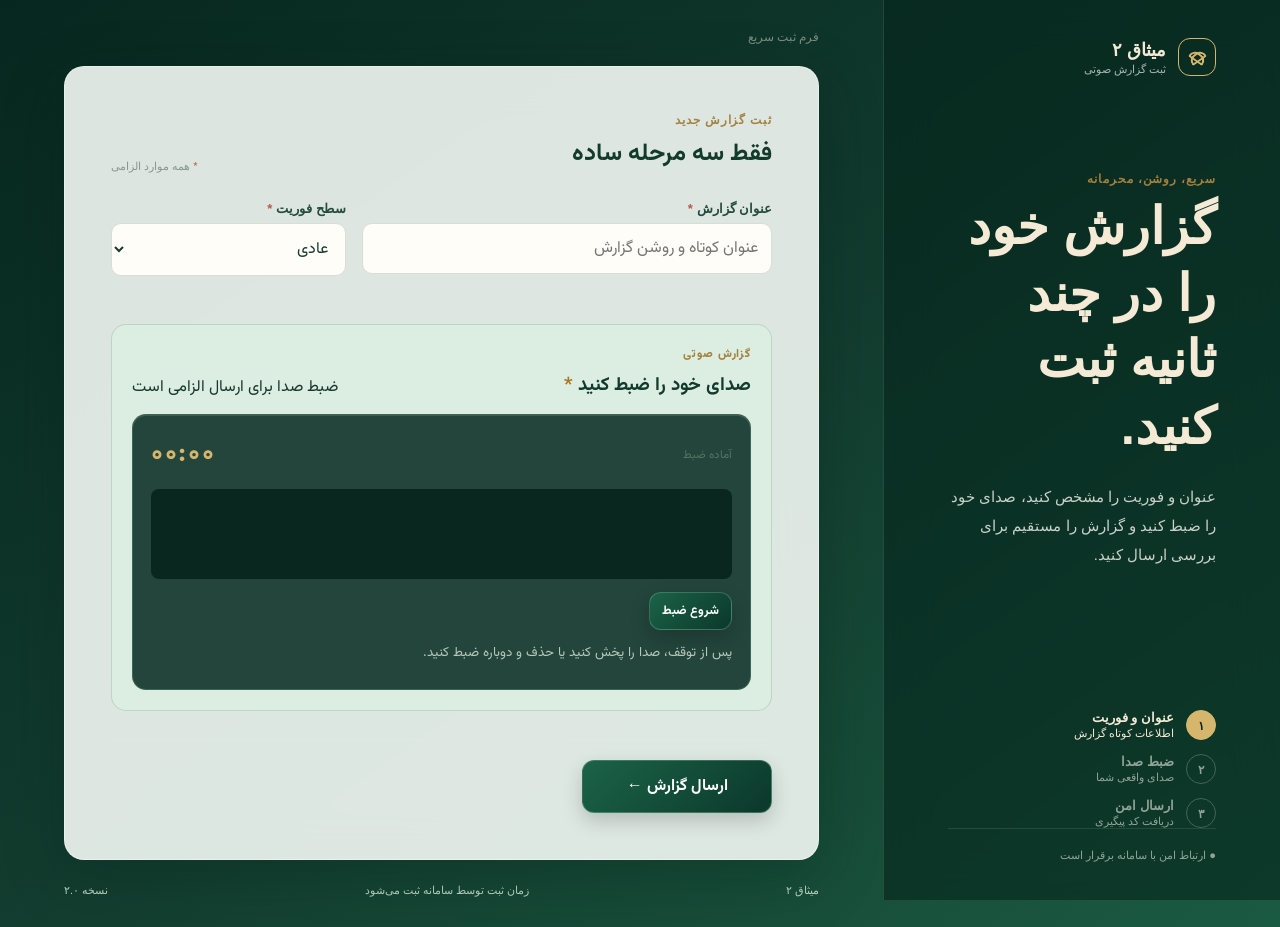
==== index.html @ 287c1fc5 "Add phone push notifications and pin images" ====
<!doctype html><html lang="fa" dir="rtl"><head><meta charset="utf-8"><meta name="viewport" content="width=device-width,initial-scale=1"><meta name="theme-color" content="#123b2e"><meta name="description" content="سامانه رسمی ثبت گزارش صوتی میثاق ۲"><title>میثاق ۲ | ثبت گزارش صوتی</title><link rel="manifest" href="./manifest.webmanifest"><link rel="preconnect" href="https://fonts.googleapis.com"><link rel="manifest" href="./manifest.webmanifest"><link rel="preconnect" href="https://fonts.gstatic.com" crossorigin><link href="https://fonts.googleapis.com/css2?family=Vazirmatn:wght@400;500;600;700;800&display=swap" rel="stylesheet"><link rel="stylesheet" href="./css/base.css?v=2"><link rel="stylesheet" href="./css/public.css?v=4"></head><body class="public-page"><div class="public-shell"><aside class="public-aside"><a class="brand" href="./"><span class="brand-mark"><i></i><i></i></span><span><strong>میثاق ۲</strong><small>ثبت گزارش صوتی</small></span></a><div class="aside-copy"><p class="eyebrow">سریع، روشن، محرمانه</p><h1>گزارش خود را در چند ثانیه ثبت کنید.</h1><p>عنوان و فوریت را مشخص کنید، صدای خود را ضبط کنید و گزارش را مستقیم برای بررسی ارسال کنید.</p></div><ol class="steps"><li class="is-active"><b>۱</b><span><strong>عنوان و فوریت</strong><small>اطلاعات کوتاه گزارش</small></span></li><li><b>۲</b><span><strong>ضبط صدا</strong><small>صدای واقعی شما</small></span></li><li><b>۳</b><span><strong>ارسال امن</strong><small>دریافت کد پیگیری</small></span></li></ol><div class="aside-footer">● ارتباط امن با سامانه برقرار است</div></aside><main class="public-main"><header class="mobile-header"><a class="brand" href="./"><span class="brand-mark"><i></i><i></i></span><span><strong>میثاق ۲</strong><small>ثبت گزارش</small></span></a></header><div class="form-topbar"><span>فرم ثبت سریع</span></div><section class="form-card" id="report-section"><div class="section-heading"><div><p class="eyebrow">ثبت گزارش جدید</p><h2>فقط سه مرحله ساده</h2></div><span class="required-hint"><i>*</i> همه موارد الزامی</span></div><div id="network-banner" class="inline-banner is-hidden"></div><form id="report-form" novalidate><div class="simple-fields"><label class="field"><span>عنوان گزارش <i>*</i></span><input id="title" maxlength="180" required placeholder="عنوان کوتاه و روشن گزارش"><small data-error-for="title"></small></label><label class="field"><span>سطح فوریت <i>*</i></span><select id="urgency" required><option value="عادی" selected>عادی</option><option value="ضروری">ضروری</option><option value="فوری">فوری</option></select><small data-error-for="urgency"></small></label></div><section class="audio-only-card"><div class="subsection-heading"><div><p class="eyebrow">گزارش صوتی</p><h3>صدای خود را ضبط کنید <i>*</i></h3></div><span>ضبط صدا برای ارسال الزامی است</span></div><div class="recorder"><div class="recorder-display"><span id="record-status">آماده ضبط</span><strong id="record-time">۰۰:۰۰</strong></div><canvas id="waveform" width="720" height="90"></canvas><div class="recorder-actions"><button type="button" class="button dark small" id="record-start">شروع ضبط</button><button type="button" class="button ghost small is-hidden" id="record-pause">مکث</button><button type="button" class="button ghost small is-hidden" id="record-stop">توقف ضبط</button><button type="button" class="icon-button is-hidden" id="record-reset" aria-label="حذف و ضبط مجدد">×</button></div><audio id="audio-preview" class="audio-preview is-hidden" controls></audio><div id="image-attach" class="image-attach is-hidden"><label class="pin-button" for="image-input">📌 سنجاق عکس<input id="image-input" type="file" accept="image/jpeg,image/png,image/webp,image/gif" multiple></label><small>بعد از پایان ضبط، در صورت نیاز عکس‌ها را سنجاق کنید.</small><div id="image-list" class="image-list"></div></div><small class="recorder-help">پس از توقف، صدا را پخش کنید یا حذف و دوباره ضبط کنید.</small><small data-error-for="audio"></small></div></section><div id="form-message" class="form-message is-hidden"></div><div class="form-actions"><button type="submit" class="button primary" id="submit-button">ارسال گزارش ←</button></div></form></section><footer class="public-footer"><span>میثاق ۲</span><span>زمان ثبت توسط سامانه ثبت می‌شود</span><span>نسخه ۲.۰</span></footer></main></div><section id="success-panel" class="success-panel is-hidden"><div class="success-mark">✓</div><p class="eyebrow">ثبت با موفقیت انجام شد</p><h2>گزارش شما دریافت شد.</h2><p>کد پیگیری را یادداشت کنید.</p><div class="tracking-box"><span>کد پیگیری</span><strong id="tracking-code"></strong><button class="button ghost small" id="copy-tracking">کپی کد</button></div><button class="button primary" id="new-report">ثبت گزارش جدید</button></section><script type="module" src="./js/public-report.js?v=4"></script></body></html>
---- css/base.css ----
*{box-sizing:border-box}html{font-family:Vazirmatn,Tahoma,Arial,sans-serif;background:#f4ead5;color:#16372e}body{margin:0;min-width:320px}button,input,textarea,select{font:inherit}button{cursor:pointer}a{color:inherit;text-decoration:none}.is-hidden{display:none!important}.eyebrow{margin:0 0 8px;color:#a5813e;font-size:.72rem;font-weight:800;letter-spacing:.08em}.brand{display:flex;align-items:center;gap:12px}.brand strong{display:block;font-size:1.12rem}.brand small{display:block;margin-top:2px;color:#a7b7ad;font-size:.7rem}.brand-mark{width:38px;height:38px;display:grid;place-items:center;border:1px solid #d6b66c;border-radius:12px;position:relative}.brand-mark i{display:block;width:17px;height:9px;border:2px solid #d6b66c;border-radius:8px 8px 2px 2px;transform:rotate(35deg);position:absolute}.brand-mark i+ i{transform:rotate(-35deg)}.button{border:0;border-radius:12px;padding:13px 18px;font-weight:700;transition:.2s;display:inline-flex;align-items:center;justify-content:center;gap:8px}.button:hover{transform:translateY(-1px)}.button.primary{background:#123b2e;color:#fff}.button.dark{background:#09271f;color:#fff}.button.ghost{background:transparent;border:1px solid #cbd5c7;color:#244c3d}.button.small{padding:8px 12px;font-size:.78rem}.icon-button{border:0;background:transparent;font-size:1.6rem;color:#9a4739}.field{display:flex;flex-direction:column;gap:7px}.field>span{font-size:.82rem;font-weight:700;color:#244c3d}.field i,.required-hint i{color:#b35b46;font-style:normal}.field em{color:#829286;font-size:.72rem;font-style:normal;font-weight:400;margin-right:5px}.field input,.field textarea,.field select{width:100%;border:1px solid #d8ded4;background:#fffdf8;border-radius:10px;padding:12px 13px;color:#16372e;outline:none;transition:.2s}.field textarea{resize:vertical;min-height:88px;line-height:1.9}.field input:focus,.field textarea:focus,.field select:focus{border-color:#d6b66c;box-shadow:0 0 0 3px #d6b66c33}.field small[data-error-for]{min-height:17px;color:#a44b3d;font-size:.7rem}.field-meta{display:flex;justify-content:space-between}.field-meta>small:last-child{color:#86978a;font-size:.7rem}.public-shell{min-height:100vh;display:grid;grid-template-columns:minmax(280px,31%) 1fr}.public-aside{background:#09271f;color:#f4ead5;padding:38px clamp(24px,5vw,68px);display:flex;flex-direction:column;position:sticky;top:0;height:100vh}.aside-copy{margin:auto 0}.aside-copy h1{font-size:clamp(2rem,4vw,3.5rem);line-height:1.3;margin:0 0 22px;max-width:470px}.aside-copy p:not(.eyebrow){color:#c8d1c7;line-height:2;font-size:.92rem;max-width:430px}.steps{list-style:none;padding:0;margin:28px 0 0;display:grid;gap:14px}.steps li{display:flex;align-items:center;gap:12px;color:#91a398}.steps li b{width:30px;height:30px;border:1px solid #446558;border-radius:50%;display:grid;place-items:center;font-size:.78rem}.steps li.is-active{color:#f4ead5}.steps li.is-active b{background:#d6b66c;color:#09271f;border-color:#d6b66c}.steps span{display:grid;gap:2px}.steps strong{font-size:.8rem}.steps small{font-size:.68rem}.aside-footer{color:#91a398;font-size:.7rem;border-top:1px solid #244b3e;padding-top:20px}.public-main{padding:30px clamp(18px,5vw,80px);background:#f4ead5}.form-topbar{display:flex;justify-content:space-between;color:#7d8c80;font-size:.74rem;margin-bottom:22px}.text-link{color:#8d6d35;font-weight:700}.mobile-header{display:none}.form-card{max-width:980px;margin:auto;background:#fffdf8;border:1px solid #e4e5d7;border-radius:20px;padding:clamp(20px,4vw,46px);box-shadow:0 20px 50px #09271f12}.section-heading,.subsection-heading{display:flex;justify-content:space-between;align-items:end;gap:16px;margin-bottom:28px}.section-heading h2,.subsection-heading h3{margin:0;color:#123b2e}.required-hint,.size-note{font-size:.7rem;color:#87988b}.form-grid{display:grid;grid-template-columns:1fr 1fr;gap:20px;margin-bottom:18px}.upload-grid{display:grid;grid-template-columns:1fr 1fr;gap:18px}.upload-card{border:1px dashed #cbd5c7;border-radius:15px;padding:18px;background:#fbfaf3}.upload-card-head{display:flex;align-items:center;gap:11px;margin-bottom:15px}.upload-card h4{margin:0;color:#183e31}.upload-card p{margin:3px 0 0;color:#87988b;font-size:.7rem}.icon-box{width:36px;height:36px;display:grid;place-items:center;border-radius:10px;background:#dfece1;color:#286049}.icon-box.gold{background:#f2e6c8;color:#9a7731}.upload-trigger{border:1px solid #cbd5c7;background:#fffdf8;border-radius:9px;padding:9px 12px;color:#244c3d;font-size:.76rem}.file-list{display:grid;gap:7px;margin-top:12px}.file-row{display:flex;justify-content:space-between;align-items:center;background:#f0f4eb;border-radius:8px;padding:7px 9px;font-size:.7rem}.file-row button{border:0;background:transparent;color:#a44b3d}.recorder{background:#f0f4eb;border-radius:12px;padding:12px}.recorder-display{display:flex;justify-content:space-between;color:#567264;font-size:.72rem}.recorder-display strong{color:#123b2e}.recorder canvas{width:100%;height:45px;margin:8px 0}.recorder-actions{display:flex;align-items:center;gap:7px}.audio-preview{width:100%;margin-top:10px;height:32px}.form-actions{display:flex;justify-content:space-between;gap:12px;margin-top:28px;border-top:1px solid #e6e8dd;padding-top:20px}.form-message,.inline-banner{padding:11px 13px;border-radius:10px;background:#f8e8e0;color:#98483b;font-size:.78rem;margin-top:15px}.public-footer{max-width:980px;margin:24px auto 0;display:flex;justify-content:space-between;color:#87988b;font-size:.68rem}.preview-dialog{border:0;border-radius:18px;max-width:620px;width:calc(100% - 30px);padding:0;box-shadow:0 20px 60px #09271f44}.preview-dialog::backdrop{background:#09271f88}.dialog-inner{padding:28px;position:relative}.dialog-close{position:absolute;left:18px;top:14px;border:0;background:transparent;font-size:1.5rem}.preview-content{display:grid;gap:9px;margin:20px 0;color:#426052;font-size:.82rem}.preview-content div{padding:9px 12px;background:#f2f4eb;border-radius:8px}.dialog-actions{display:flex;justify-content:flex-end;gap:10px}.success-panel{max-width:620px;margin:10vh auto;padding:50px 24px;text-align:center;background:#fffdf8;border-radius:22px;box-shadow:0 20px 50px #09271f18}.success-mark{width:62px;height:62px;display:grid;place-items:center;margin:0 auto 18px;border-radius:50%;background:#dfece1;color:#286049;font-size:2rem}.success-panel h2{color:#123b2e}.success-panel p{color:#718477;line-height:1.9}.tracking-box{display:flex;align-items:center;justify-content:center;gap:15px;padding:14px;background:#f0f4eb;border-radius:12px;margin:22px 0}.tracking-box span{color:#87988b;font-size:.75rem}.tracking-box strong{font-size:1.3rem;letter-spacing:.08em;color:#123b2e}@media(max-width:850px){.public-shell{display:block}.public-aside{display:none}.public-main{padding:15px}.mobile-header{display:flex;justify-content:space-between;align-items:center;margin-bottom:24px}.form-topbar{display:none}.form-card{padding:20px}.form-grid,.upload-grid{grid-template-columns:1fr}.section-heading,.subsection-heading{align-items:start;flex-direction:column}.form-actions{flex-direction:column}.public-footer{padding:0 8px}.tracking-box{flex-wrap:wrap}}

/* Mobile-first glass system */
:root{--glass-green:#123b2e;--glass-deep:#06271f;--glass-mint:#8fc4a4;--glass-border:rgba(255,255,255,.22);--glass-shadow:0 18px 60px rgba(1,28,20,.28)}
html,body{font-family:'B Nazanin','B Nazanin Local',Tahoma,Arial,sans-serif}body{background:linear-gradient(145deg,#06271f 0%,#123b2e 48%,#1c5b43 100%);background-attachment:fixed;color:#f3f8f2}
button,input,textarea,select{font-family:'B Nazanin','B Nazanin Local',Tahoma,Arial,sans-serif}.button,.field input,.field select,.field textarea,.toolbar-controls input,.toolbar-controls select,.detail-actions select,.notes textarea{font-family:Vazirmatn,Tahoma,Arial,sans-serif}
.button.primary,.button.dark{background:linear-gradient(135deg,#1b6348,#0b382b);border:1px solid rgba(151,219,178,.3);color:#fff;box-shadow:0 8px 20px rgba(0,0,0,.18)}
.button.ghost{border-color:rgba(44,103,76,.35);background:rgba(255,255,255,.4)}
@media(max-width:850px){body{overflow-x:hidden}.button{min-height:44px}.brand strong{font-size:1.2rem}.eyebrow{font-size:.78rem}}
---- css/public.css ----
.public-page{background:#f4ead5}.public-page .form-card{animation:rise .45s ease both}.public-page .success-panel{animation:rise .4s ease both}@keyframes rise{from{opacity:0;transform:translateY(12px)}to{opacity:1;transform:none}}.public-page .upload-card{min-height:210px}.public-page .upload-card:hover{border-color:#d6b66c}.public-page .public-aside.is-hidden{display:none}.public-page .form-message.is-hidden,.public-page .inline-banner.is-hidden{display:none}@media(prefers-reduced-motion:reduce){.public-page .form-card,.public-page .success-panel{animation:none}}
.simple-fields{display:grid;grid-template-columns:1.4fr .8fr;gap:16px}.audio-only-card{margin-top:24px;padding:20px;border:1px solid #dfe5da;border-radius:15px;background:#fbfcf8}.audio-only-card .subsection-heading{margin:0 0 14px}.audio-only-card h3 i{color:#a87522;font-style:normal}.recorder{background:#123b2e;border-radius:14px;padding:18px;color:#f4ead5}.recorder-display{display:flex;justify-content:space-between;align-items:center}.recorder-display strong{font-size:1.7rem;color:#d6b66c;letter-spacing:.06em}.recorder canvas{display:block;width:100%;height:90px;margin:13px 0;border-radius:8px;background:#09271f}.recorder-actions{display:flex;gap:8px;align-items:center}.recorder-help{display:block;color:#b7c8b9;margin-top:12px}.recorder [data-error-for="audio"]{display:block;color:#ffd3a0;margin-top:8px}.public-page .form-actions{justify-content:flex-start}.public-page .form-actions .button{min-width:190px}.public-access-note{font-size:.72rem;line-height:1.8;color:#9eb0a3;background:#123b2e;border:1px solid #315446;border-radius:9px;padding:9px;margin:22px 0 0}.urgency-text{font-weight:700;color:#8a6a2e}.urgency-text.urgent{color:#b84b39}.report-item.urgent{border-right:4px solid #b84b39}.audio-row{display:flex;align-items:center;gap:12px;flex-wrap:wrap;background:#e7eee6;padding:10px;border-radius:9px}.audio-row audio{max-width:100%;height:34px}@media(max-width:640px){.simple-fields{grid-template-columns:1fr}.audio-only-card{padding:13px}.recorder-actions{flex-wrap:wrap}.public-page .form-actions .button{width:100%}}

/* Apple-like green glass public experience */
.public-page{background:linear-gradient(145deg,#06271f 0%,#123b2e 48%,#1b5a42 100%);color:#f3f8f2}.public-main{background:transparent}.public-aside{background:rgba(4,35,27,.58);backdrop-filter:blur(22px);-webkit-backdrop-filter:blur(22px);border-left:1px solid rgba(255,255,255,.12)}.public-main .form-card,.success-panel{background:rgba(244,250,245,.9);border:1px solid rgba(255,255,255,.4);box-shadow:var(--glass-shadow);backdrop-filter:blur(24px);-webkit-backdrop-filter:blur(24px);color:#16372e}.public-main .form-card h2,.public-main .form-card h3{font-family:Vazirmatn,Tahoma,Arial,sans-serif}.audio-only-card{background:rgba(220,243,226,.58);border-color:rgba(79,142,103,.25);font-family:Vazirmatn,Tahoma,Arial,sans-serif}.recorder{background:rgba(5,43,32,.86);border:1px solid rgba(159,224,181,.2);box-shadow:inset 0 1px 0 rgba(255,255,255,.12)}#record-stop,#record-pause,#record-reset{background:#2e8b57!important;color:#fff!important;border:1px solid #9bd3ad!important}#record-reset{width:44px;height:44px;padding:0;border-radius:12px}.recorder-actions .button{color:#fff}.form-actions{border-color:rgba(220,244,227,.25)}.public-footer{color:#c0d9c6}.mobile-header{padding:12px 14px;border:1px solid rgba(255,255,255,.16);border-radius:18px;background:rgba(255,255,255,.1);backdrop-filter:blur(16px);-webkit-backdrop-filter:blur(16px)}
@media(max-width:850px){.public-main{padding:12px}.form-card{padding:16px;border-radius:22px}.section-heading{margin-bottom:20px}.simple-fields{gap:12px}.recorder-actions{gap:8px}.recorder-actions .button{flex:1}.public-footer{gap:8px;flex-wrap:wrap;line-height:1.7}.success-panel{margin:6vh 12px;padding:34px 18px}}
.image-attach{margin-top:12px;padding-top:12px;border-top:1px solid rgba(159,224,181,.22);display:grid;gap:8px}.image-attach>small{color:#b7d1bd;font-size:.68rem}.pin-button{display:inline-flex;align-items:center;justify-content:center;gap:7px;width:max-content;min-height:42px;padding:8px 14px;border-radius:11px;background:#2e8b57;color:#fff;font-weight:700;cursor:pointer;border:1px solid #9bd3ad}.pin-button input{display:none}.image-list{display:flex;gap:8px;flex-wrap:wrap}.image-chip{display:flex;align-items:center;gap:6px;padding:5px 7px;border-radius:9px;background:rgba(255,255,255,.12);color:#f1faf3;font-size:.68rem}.image-chip img{width:34px;height:34px;object-fit:cover;border-radius:6px}.image-chip button{border:0;background:#2e8b57;color:#fff;border-radius:50%;width:22px;height:22px;cursor:pointer}
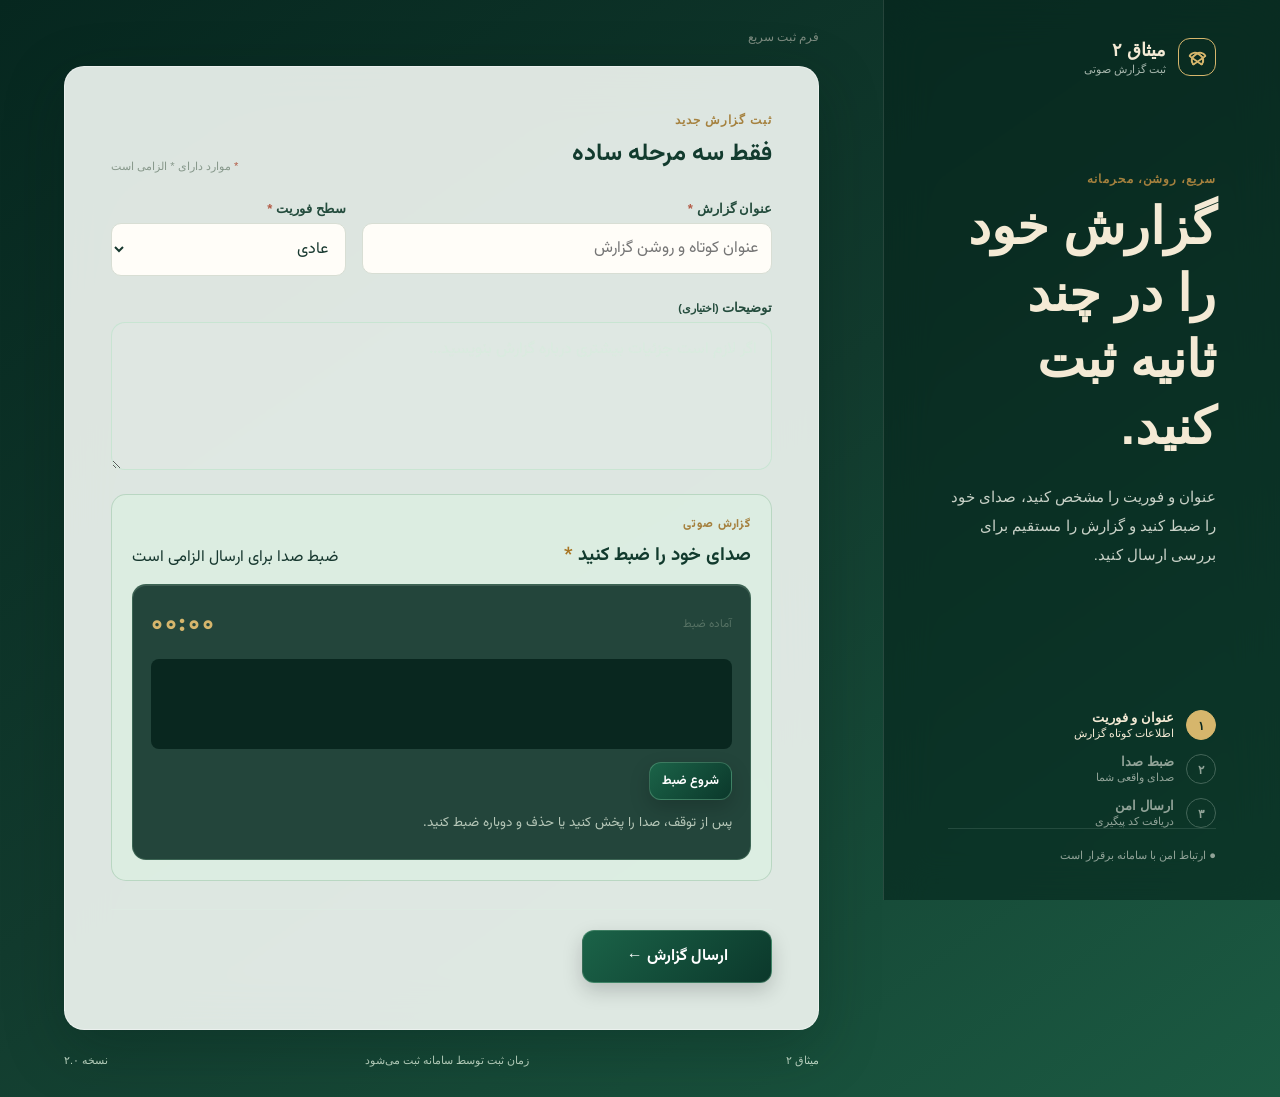
==== commit 69b88b15: "Add optional descriptions and manager report deletion" ====
--- a/index.html
+++ b/index.html
@@ -1 +1 @@
-<!doctype html><html lang="fa" dir="rtl"><head><meta charset="utf-8"><meta name="viewport" content="width=device-width,initial-scale=1"><meta name="theme-color" content="#123b2e"><meta name="description" content="سامانه رسمی ثبت گزارش صوتی میثاق ۲"><title>میثاق ۲ | ثبت گزارش صوتی</title><link rel="manifest" href="./manifest.webmanifest"><link rel="preconnect" href="https://fonts.googleapis.com"><link rel="manifest" href="./manifest.webmanifest"><link rel="preconnect" href="https://fonts.gstatic.com" crossorigin><link href="https://fonts.googleapis.com/css2?family=Vazirmatn:wght@400;500;600;700;800&display=swap" rel="stylesheet"><link rel="stylesheet" href="./css/base.css?v=2"><link rel="stylesheet" href="./css/public.css?v=4"></head><body class="public-page"><div class="public-shell"><aside class="public-aside"><a class="brand" href="./"><span class="brand-mark"><i></i><i></i></span><span><strong>میثاق ۲</strong><small>ثبت گزارش صوتی</small></span></a><div class="aside-copy"><p class="eyebrow">سریع، روشن، محرمانه</p><h1>گزارش خود را در چند ثانیه ثبت کنید.</h1><p>عنوان و فوریت را مشخص کنید، صدای خود را ضبط کنید و گزارش را مستقیم برای بررسی ارسال کنید.</p></div><ol class="steps"><li class="is-active"><b>۱</b><span><strong>عنوان و فوریت</strong><small>اطلاعات کوتاه گزارش</small></span></li><li><b>۲</b><span><strong>ضبط صدا</strong><small>صدای واقعی شما</small></span></li><li><b>۳</b><span><strong>ارسال امن</strong><small>دریافت کد پیگیری</small></span></li></ol><div class="aside-footer">● ارتباط امن با سامانه برقرار است</div></aside><main class="public-main"><header class="mobile-header"><a class="brand" href="./"><span class="brand-mark"><i></i><i></i></span><span><strong>میثاق ۲</strong><small>ثبت گزارش</small></span></a></header><div class="form-topbar"><span>فرم ثبت سریع</span></div><section class="form-card" id="report-section"><div class="section-heading"><div><p class="eyebrow">ثبت گزارش جدید</p><h2>فقط سه مرحله ساده</h2></div><span class="required-hint"><i>*</i> همه موارد الزامی</span></div><div id="network-banner" class="inline-banner is-hidden"></div><form id="report-form" novalidate><div class="simple-fields"><label class="field"><span>عنوان گزارش <i>*</i></span><input id="title" maxlength="180" required placeholder="عنوان کوتاه و روشن گزارش"><small data-error-for="title"></small></label><label class="field"><span>سطح فوریت <i>*</i></span><select id="urgency" required><option value="عادی" selected>عادی</option><option value="ضروری">ضروری</option><option value="فوری">فوری</option></select><small data-error-for="urgency"></small></label></div><section class="audio-only-card"><div class="subsection-heading"><div><p class="eyebrow">گزارش صوتی</p><h3>صدای خود را ضبط کنید <i>*</i></h3></div><span>ضبط صدا برای ارسال الزامی است</span></div><div class="recorder"><div class="recorder-display"><span id="record-status">آماده ضبط</span><strong id="record-time">۰۰:۰۰</strong></div><canvas id="waveform" width="720" height="90"></canvas><div class="recorder-actions"><button type="button" class="button dark small" id="record-start">شروع ضبط</button><button type="button" class="button ghost small is-hidden" id="record-pause">مکث</button><button type="button" class="button ghost small is-hidden" id="record-stop">توقف ضبط</button><button type="button" class="icon-button is-hidden" id="record-reset" aria-label="حذف و ضبط مجدد">×</button></div><audio id="audio-preview" class="audio-preview is-hidden" controls></audio><div id="image-attach" class="image-attach is-hidden"><label class="pin-button" for="image-input">📌 سنجاق عکس<input id="image-input" type="file" accept="image/jpeg,image/png,image/webp,image/gif" multiple></label><small>بعد از پایان ضبط، در صورت نیاز عکس‌ها را سنجاق کنید.</small><div id="image-list" class="image-list"></div></div><small class="recorder-help">پس از توقف، صدا را پخش کنید یا حذف و دوباره ضبط کنید.</small><small data-error-for="audio"></small></div></section><div id="form-message" class="form-message is-hidden"></div><div class="form-actions"><button type="submit" class="button primary" id="submit-button">ارسال گزارش ←</button></div></form></section><footer class="public-footer"><span>میثاق ۲</span><span>زمان ثبت توسط سامانه ثبت می‌شود</span><span>نسخه ۲.۰</span></footer></main></div><section id="success-panel" class="success-panel is-hidden"><div class="success-mark">✓</div><p class="eyebrow">ثبت با موفقیت انجام شد</p><h2>گزارش شما دریافت شد.</h2><p>کد پیگیری را یادداشت کنید.</p><div class="tracking-box"><span>کد پیگیری</span><strong id="tracking-code"></strong><button class="button ghost small" id="copy-tracking">کپی کد</button></div><button class="button primary" id="new-report">ثبت گزارش جدید</button></section><script type="module" src="./js/public-report.js?v=4"></script></body></html>+<!doctype html><html lang="fa" dir="rtl"><head><meta charset="utf-8"><meta name="viewport" content="width=device-width,initial-scale=1"><meta name="theme-color" content="#123b2e"><meta name="description" content="سامانه رسمی ثبت گزارش صوتی میثاق ۲"><title>میثاق ۲ | ثبت گزارش صوتی</title><link rel="manifest" href="./manifest-public.webmanifest"><link rel="icon" type="image/png" sizes="64x64" href="./assets/favicon-64.png"><link rel="apple-touch-icon" sizes="192x192" href="./assets/mithaq2-icon-192.png"><link rel="preconnect" href="https://fonts.googleapis.com"><link rel="preconnect" href="https://fonts.gstatic.com" crossorigin><link href="https://fonts.googleapis.com/css2?family=Vazirmatn:wght@400;500;600;700;800&display=swap" rel="stylesheet"><link rel="stylesheet" href="./css/base.css?v=2"><link rel="stylesheet" href="./css/public.css?v=6"></head><body class="public-page"><div class="public-shell"><aside class="public-aside"><a class="brand" href="./"><span class="brand-mark"><i></i><i></i></span><span><strong>میثاق ۲</strong><small>ثبت گزارش صوتی</small></span></a><div class="aside-copy"><p class="eyebrow">سریع، روشن، محرمانه</p><h1>گزارش خود را در چند ثانیه ثبت کنید.</h1><p>عنوان و فوریت را مشخص کنید، صدای خود را ضبط کنید و گزارش را مستقیم برای بررسی ارسال کنید.</p></div><ol class="steps"><li class="is-active"><b>۱</b><span><strong>عنوان و فوریت</strong><small>اطلاعات کوتاه گزارش</small></span></li><li><b>۲</b><span><strong>ضبط صدا</strong><small>صدای واقعی شما</small></span></li><li><b>۳</b><span><strong>ارسال امن</strong><small>دریافت کد پیگیری</small></span></li></ol><div class="aside-footer">● ارتباط امن با سامانه برقرار است</div></aside><main class="public-main"><header class="mobile-header"><a class="brand" href="./"><span class="brand-mark"><i></i><i></i></span><span><strong>میثاق ۲</strong><small>ثبت گزارش</small></span></a></header><div class="form-topbar"><span>فرم ثبت سریع</span></div><section class="form-card" id="report-section"><div class="section-heading"><div><p class="eyebrow">ثبت گزارش جدید</p><h2>فقط سه مرحله ساده</h2></div><span class="required-hint"><i>*</i> موارد دارای * الزامی است</span></div><div id="network-banner" class="inline-banner is-hidden"></div><form id="report-form" novalidate><div class="simple-fields"><label class="field"><span>عنوان گزارش <i>*</i></span><input id="title" maxlength="180" required placeholder="عنوان کوتاه و روشن گزارش"><small data-error-for="title"></small></label><label class="field"><span>سطح فوریت <i>*</i></span><select id="urgency" required><option value="عادی" selected>عادی</option><option value="ضروری">ضروری</option><option value="فوری">فوری</option></select><small data-error-for="urgency"></small></label></div><label class="field full-field"><span>توضیحات <small>(اختیاری)</small></span><textarea id="description" maxlength="10000" rows="4" placeholder="اگر لازم است جزئیات بیشتری درباره گزارش بنویسید..."></textarea></label><section class="audio-only-card"><div class="subsection-heading"><div><p class="eyebrow">گزارش صوتی</p><h3>صدای خود را ضبط کنید <i>*</i></h3></div><span>ضبط صدا برای ارسال الزامی است</span></div><div class="recorder"><div class="recorder-display"><span id="record-status">آماده ضبط</span><strong id="record-time">۰۰:۰۰</strong></div><canvas id="waveform" width="720" height="90"></canvas><div class="recorder-actions"><button type="button" class="button dark small" id="record-start">شروع ضبط</button><button type="button" class="button ghost small is-hidden" id="record-pause">مکث</button><button type="button" class="button ghost small is-hidden" id="record-stop">توقف ضبط</button><button type="button" class="icon-button is-hidden" id="record-reset" aria-label="حذف و ضبط مجدد">×</button></div><audio id="audio-preview" class="audio-preview is-hidden" controls></audio><div id="image-attach" class="image-attach is-hidden"><label class="pin-button" for="image-input">📌 سنجاق عکس<input id="image-input" type="file" accept="image/jpeg,image/png,image/webp,image/gif" multiple></label><small>بعد از پایان ضبط، در صورت نیاز عکس‌ها را سنجاق کنید.</small><div id="image-list" class="image-list"></div></div><small class="recorder-help">پس از توقف، صدا را پخش کنید یا حذف و دوباره ضبط کنید.</small><small data-error-for="audio"></small></div></section><div id="form-message" class="form-message is-hidden"></div><div class="form-actions"><button type="submit" class="button primary" id="submit-button">ارسال گزارش ←</button></div></form></section><footer class="public-footer"><span>میثاق ۲</span><span>زمان ثبت توسط سامانه ثبت می‌شود</span><span>نسخه ۲.۰</span></footer></main></div><section id="success-panel" class="success-panel is-hidden"><div class="success-mark">✓</div><p class="eyebrow">ثبت با موفقیت انجام شد</p><h2>گزارش شما دریافت شد.</h2><p>کد پیگیری را یادداشت کنید.</p><div class="tracking-box"><span>کد پیگیری</span><strong id="tracking-code"></strong><button class="button ghost small" id="copy-tracking">کپی کد</button></div><button class="button primary" id="new-report">ثبت گزارش جدید</button></section><script type="module" src="./js/public-report.js?v=5"></script></body></html>
--- a/css/public.css
+++ b/css/public.css
@@ -5,3 +5,4 @@
 .public-page{background:linear-gradient(145deg,#06271f 0%,#123b2e 48%,#1b5a42 100%);color:#f3f8f2}.public-main{background:transparent}.public-aside{background:rgba(4,35,27,.58);backdrop-filter:blur(22px);-webkit-backdrop-filter:blur(22px);border-left:1px solid rgba(255,255,255,.12)}.public-main .form-card,.success-panel{background:rgba(244,250,245,.9);border:1px solid rgba(255,255,255,.4);box-shadow:var(--glass-shadow);backdrop-filter:blur(24px);-webkit-backdrop-filter:blur(24px);color:#16372e}.public-main .form-card h2,.public-main .form-card h3{font-family:Vazirmatn,Tahoma,Arial,sans-serif}.audio-only-card{background:rgba(220,243,226,.58);border-color:rgba(79,142,103,.25);font-family:Vazirmatn,Tahoma,Arial,sans-serif}.recorder{background:rgba(5,43,32,.86);border:1px solid rgba(159,224,181,.2);box-shadow:inset 0 1px 0 rgba(255,255,255,.12)}#record-stop,#record-pause,#record-reset{background:#2e8b57!important;color:#fff!important;border:1px solid #9bd3ad!important}#record-reset{width:44px;height:44px;padding:0;border-radius:12px}.recorder-actions .button{color:#fff}.form-actions{border-color:rgba(220,244,227,.25)}.public-footer{color:#c0d9c6}.mobile-header{padding:12px 14px;border:1px solid rgba(255,255,255,.16);border-radius:18px;background:rgba(255,255,255,.1);backdrop-filter:blur(16px);-webkit-backdrop-filter:blur(16px)}
 @media(max-width:850px){.public-main{padding:12px}.form-card{padding:16px;border-radius:22px}.section-heading{margin-bottom:20px}.simple-fields{gap:12px}.recorder-actions{gap:8px}.recorder-actions .button{flex:1}.public-footer{gap:8px;flex-wrap:wrap;line-height:1.7}.success-panel{margin:6vh 12px;padding:34px 18px}}
 .image-attach{margin-top:12px;padding-top:12px;border-top:1px solid rgba(159,224,181,.22);display:grid;gap:8px}.image-attach>small{color:#b7d1bd;font-size:.68rem}.pin-button{display:inline-flex;align-items:center;justify-content:center;gap:7px;width:max-content;min-height:42px;padding:8px 14px;border-radius:11px;background:#2e8b57;color:#fff;font-weight:700;cursor:pointer;border:1px solid #9bd3ad}.pin-button input{display:none}.image-list{display:flex;gap:8px;flex-wrap:wrap}.image-chip{display:flex;align-items:center;gap:6px;padding:5px 7px;border-radius:9px;background:rgba(255,255,255,.12);color:#f1faf3;font-size:.68rem}.image-chip img{width:34px;height:34px;object-fit:cover;border-radius:6px}.image-chip button{border:0;background:#2e8b57;color:#fff;border-radius:50%;width:22px;height:22px;cursor:pointer}
+.full-field{grid-column:1/-1}.full-field textarea{width:100%;min-height:108px;resize:vertical;border:1px solid rgba(159,224,181,.35);border-radius:14px;padding:12px 14px;background:rgba(255,255,255,.07);color:inherit;font-family:Vazirmatn,Tahoma,Arial,sans-serif;line-height:1.9}.full-field textarea::placeholder{color:rgba(214,238,220,.55)}.full-field textarea:focus{outline:2px solid rgba(214,182,108,.55);border-color:#d6b66c}
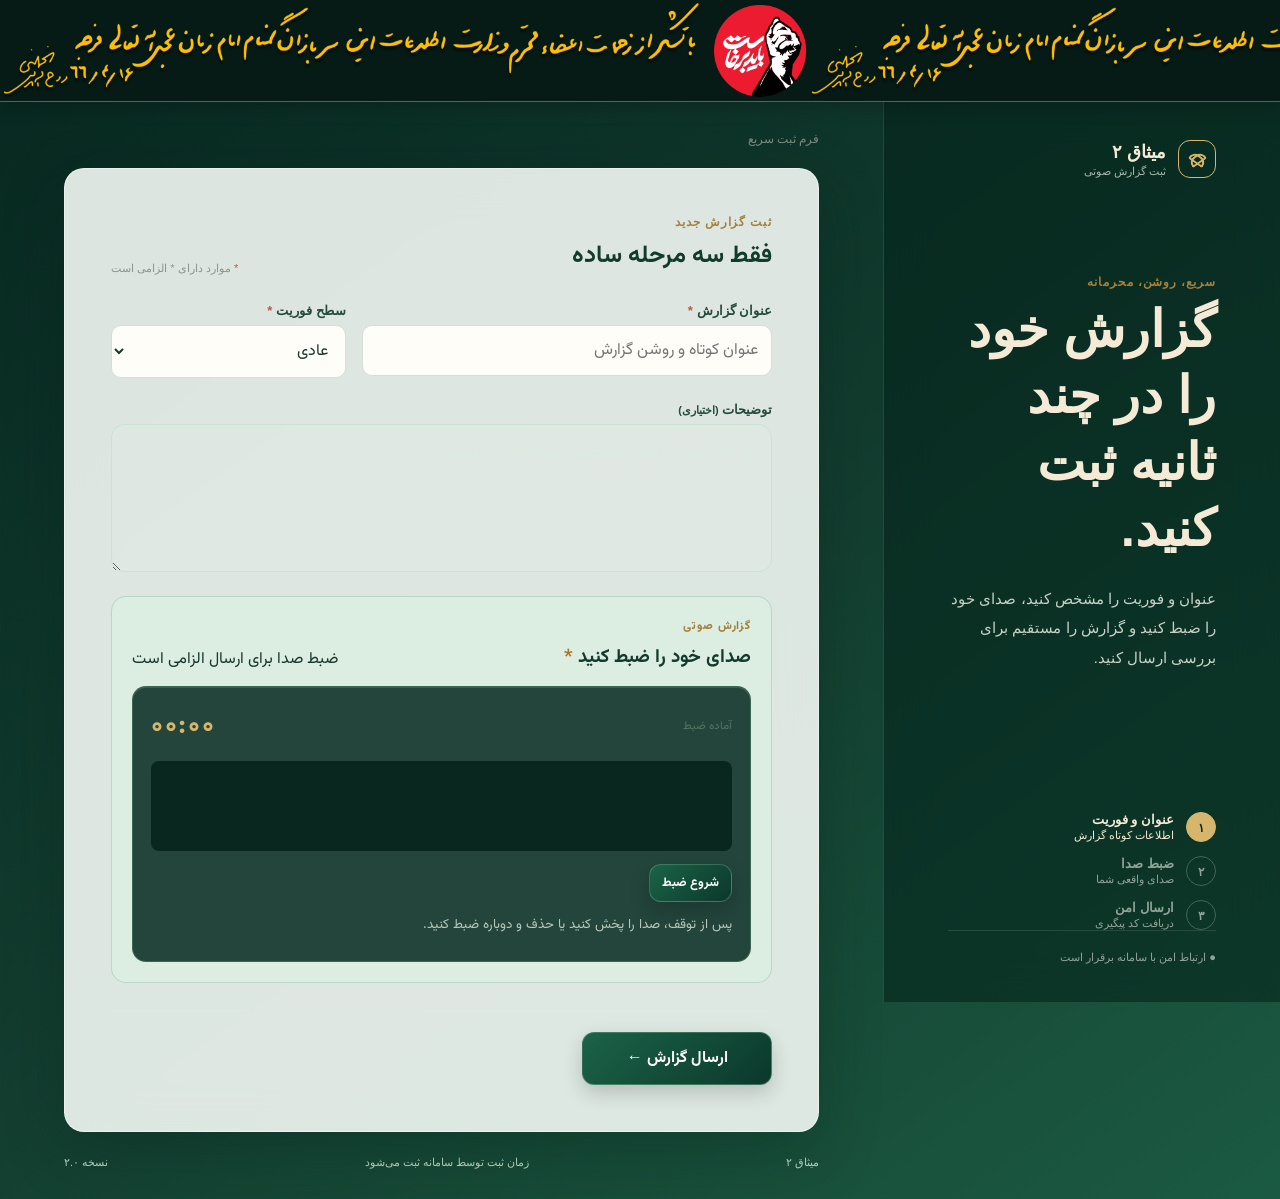
==== commit 30d74121: "Add looping announcement header to both sites" ====
--- a/index.html
+++ b/index.html
@@ -1 +1 @@
-<!doctype html><html lang="fa" dir="rtl"><head><meta charset="utf-8"><meta name="viewport" content="width=device-width,initial-scale=1"><meta name="theme-color" content="#123b2e"><meta name="description" content="سامانه رسمی ثبت گزارش صوتی میثاق ۲"><title>میثاق ۲ | ثبت گزارش صوتی</title><link rel="manifest" href="./manifest-public.webmanifest"><link rel="icon" type="image/png" sizes="64x64" href="./assets/favicon-64.png"><link rel="apple-touch-icon" sizes="192x192" href="./assets/mithaq2-icon-192.png"><link rel="preconnect" href="https://fonts.googleapis.com"><link rel="preconnect" href="https://fonts.gstatic.com" crossorigin><link href="https://fonts.googleapis.com/css2?family=Vazirmatn:wght@400;500;600;700;800&display=swap" rel="stylesheet"><link rel="stylesheet" href="./css/base.css?v=2"><link rel="stylesheet" href="./css/public.css?v=6"></head><body class="public-page"><div class="public-shell"><aside class="public-aside"><a class="brand" href="./"><span class="brand-mark"><i></i><i></i></span><span><strong>میثاق ۲</strong><small>ثبت گزارش صوتی</small></span></a><div class="aside-copy"><p class="eyebrow">سریع، روشن، محرمانه</p><h1>گزارش خود را در چند ثانیه ثبت کنید.</h1><p>عنوان و فوریت را مشخص کنید، صدای خود را ضبط کنید و گزارش را مستقیم برای بررسی ارسال کنید.</p></div><ol class="steps"><li class="is-active"><b>۱</b><span><strong>عنوان و فوریت</strong><small>اطلاعات کوتاه گزارش</small></span></li><li><b>۲</b><span><strong>ضبط صدا</strong><small>صدای واقعی شما</small></span></li><li><b>۳</b><span><strong>ارسال امن</strong><small>دریافت کد پیگیری</small></span></li></ol><div class="aside-footer">● ارتباط امن با سامانه برقرار است</div></aside><main class="public-main"><header class="mobile-header"><a class="brand" href="./"><span class="brand-mark"><i></i><i></i></span><span><strong>میثاق ۲</strong><small>ثبت گزارش</small></span></a></header><div class="form-topbar"><span>فرم ثبت سریع</span></div><section class="form-card" id="report-section"><div class="section-heading"><div><p class="eyebrow">ثبت گزارش جدید</p><h2>فقط سه مرحله ساده</h2></div><span class="required-hint"><i>*</i> موارد دارای * الزامی است</span></div><div id="network-banner" class="inline-banner is-hidden"></div><form id="report-form" novalidate><div class="simple-fields"><label class="field"><span>عنوان گزارش <i>*</i></span><input id="title" maxlength="180" required placeholder="عنوان کوتاه و روشن گزارش"><small data-error-for="title"></small></label><label class="field"><span>سطح فوریت <i>*</i></span><select id="urgency" required><option value="عادی" selected>عادی</option><option value="ضروری">ضروری</option><option value="فوری">فوری</option></select><small data-error-for="urgency"></small></label></div><label class="field full-field"><span>توضیحات <small>(اختیاری)</small></span><textarea id="description" maxlength="10000" rows="4" placeholder="اگر لازم است جزئیات بیشتری درباره گزارش بنویسید..."></textarea></label><section class="audio-only-card"><div class="subsection-heading"><div><p class="eyebrow">گزارش صوتی</p><h3>صدای خود را ضبط کنید <i>*</i></h3></div><span>ضبط صدا برای ارسال الزامی است</span></div><div class="recorder"><div class="recorder-display"><span id="record-status">آماده ضبط</span><strong id="record-time">۰۰:۰۰</strong></div><canvas id="waveform" width="720" height="90"></canvas><div class="recorder-actions"><button type="button" class="button dark small" id="record-start">شروع ضبط</button><button type="button" class="button ghost small is-hidden" id="record-pause">مکث</button><button type="button" class="button ghost small is-hidden" id="record-stop">توقف ضبط</button><button type="button" class="icon-button is-hidden" id="record-reset" aria-label="حذف و ضبط مجدد">×</button></div><audio id="audio-preview" class="audio-preview is-hidden" controls></audio><div id="image-attach" class="image-attach is-hidden"><label class="pin-button" for="image-input">📌 سنجاق عکس<input id="image-input" type="file" accept="image/jpeg,image/png,image/webp,image/gif" multiple></label><small>بعد از پایان ضبط، در صورت نیاز عکس‌ها را سنجاق کنید.</small><div id="image-list" class="image-list"></div></div><small class="recorder-help">پس از توقف، صدا را پخش کنید یا حذف و دوباره ضبط کنید.</small><small data-error-for="audio"></small></div></section><div id="form-message" class="form-message is-hidden"></div><div class="form-actions"><button type="submit" class="button primary" id="submit-button">ارسال گزارش ←</button></div></form></section><footer class="public-footer"><span>میثاق ۲</span><span>زمان ثبت توسط سامانه ثبت می‌شود</span><span>نسخه ۲.۰</span></footer></main></div><section id="success-panel" class="success-panel is-hidden"><div class="success-mark">✓</div><p class="eyebrow">ثبت با موفقیت انجام شد</p><h2>گزارش شما دریافت شد.</h2><p>کد پیگیری را یادداشت کنید.</p><div class="tracking-box"><span>کد پیگیری</span><strong id="tracking-code"></strong><button class="button ghost small" id="copy-tracking">کپی کد</button></div><button class="button primary" id="new-report">ثبت گزارش جدید</button></section><script type="module" src="./js/public-report.js?v=5"></script></body></html>+<!doctype html><html lang="fa" dir="rtl"><head><meta charset="utf-8"><meta name="viewport" content="width=device-width,initial-scale=1"><meta name="theme-color" content="#123b2e"><meta name="description" content="سامانه رسمی ثبت گزارش صوتی میثاق ۲"><title>میثاق ۲ | ثبت گزارش صوتی</title><link rel="manifest" href="./manifest-public.webmanifest"><link rel="icon" type="image/png" sizes="64x64" href="./assets/favicon-64.png"><link rel="apple-touch-icon" sizes="192x192" href="./assets/mithaq2-icon-192.png"><link rel="preconnect" href="https://fonts.googleapis.com"><link rel="preconnect" href="https://fonts.gstatic.com" crossorigin><link href="https://fonts.googleapis.com/css2?family=Vazirmatn:wght@400;500;600;700;800&display=swap" rel="stylesheet"><link rel="stylesheet" href="./css/base.css?v=3"><link rel="stylesheet" href="./css/public.css?v=6"></head><body class="public-page"><div class="site-ticker" id="site-ticker" aria-label="نوار اطلاعیه"><div class="site-ticker-track"><img src="./assets/h-t.png" alt="اطلاعیه سامانه"><img src="./assets/h-t.png" alt="" aria-hidden="true"></div></div><div class="public-shell"><aside class="public-aside"><a class="brand" href="./"><span class="brand-mark"><i></i><i></i></span><span><strong>میثاق ۲</strong><small>ثبت گزارش صوتی</small></span></a><div class="aside-copy"><p class="eyebrow">سریع، روشن، محرمانه</p><h1>گزارش خود را در چند ثانیه ثبت کنید.</h1><p>عنوان و فوریت را مشخص کنید، صدای خود را ضبط کنید و گزارش را مستقیم برای بررسی ارسال کنید.</p></div><ol class="steps"><li class="is-active"><b>۱</b><span><strong>عنوان و فوریت</strong><small>اطلاعات کوتاه گزارش</small></span></li><li><b>۲</b><span><strong>ضبط صدا</strong><small>صدای واقعی شما</small></span></li><li><b>۳</b><span><strong>ارسال امن</strong><small>دریافت کد پیگیری</small></span></li></ol><div class="aside-footer">● ارتباط امن با سامانه برقرار است</div></aside><main class="public-main"><header class="mobile-header"><a class="brand" href="./"><span class="brand-mark"><i></i><i></i></span><span><strong>میثاق ۲</strong><small>ثبت گزارش</small></span></a></header><div class="form-topbar"><span>فرم ثبت سریع</span></div><section class="form-card" id="report-section"><div class="section-heading"><div><p class="eyebrow">ثبت گزارش جدید</p><h2>فقط سه مرحله ساده</h2></div><span class="required-hint"><i>*</i> موارد دارای * الزامی است</span></div><div id="network-banner" class="inline-banner is-hidden"></div><form id="report-form" novalidate><div class="simple-fields"><label class="field"><span>عنوان گزارش <i>*</i></span><input id="title" maxlength="180" required placeholder="عنوان کوتاه و روشن گزارش"><small data-error-for="title"></small></label><label class="field"><span>سطح فوریت <i>*</i></span><select id="urgency" required><option value="عادی" selected>عادی</option><option value="ضروری">ضروری</option><option value="فوری">فوری</option></select><small data-error-for="urgency"></small></label></div><label class="field full-field"><span>توضیحات <small>(اختیاری)</small></span><textarea id="description" maxlength="10000" rows="4" placeholder="اگر لازم است جزئیات بیشتری درباره گزارش بنویسید..."></textarea></label><section class="audio-only-card"><div class="subsection-heading"><div><p class="eyebrow">گزارش صوتی</p><h3>صدای خود را ضبط کنید <i>*</i></h3></div><span>ضبط صدا برای ارسال الزامی است</span></div><div class="recorder"><div class="recorder-display"><span id="record-status">آماده ضبط</span><strong id="record-time">۰۰:۰۰</strong></div><canvas id="waveform" width="720" height="90"></canvas><div class="recorder-actions"><button type="button" class="button dark small" id="record-start">شروع ضبط</button><button type="button" class="button ghost small is-hidden" id="record-pause">مکث</button><button type="button" class="button ghost small is-hidden" id="record-stop">توقف ضبط</button><button type="button" class="icon-button is-hidden" id="record-reset" aria-label="حذف و ضبط مجدد">×</button></div><audio id="audio-preview" class="audio-preview is-hidden" controls></audio><div id="image-attach" class="image-attach is-hidden"><label class="pin-button" for="image-input">📌 سنجاق عکس<input id="image-input" type="file" accept="image/jpeg,image/png,image/webp,image/gif" multiple></label><small>بعد از پایان ضبط، در صورت نیاز عکس‌ها را سنجاق کنید.</small><div id="image-list" class="image-list"></div></div><small class="recorder-help">پس از توقف، صدا را پخش کنید یا حذف و دوباره ضبط کنید.</small><small data-error-for="audio"></small></div></section><div id="form-message" class="form-message is-hidden"></div><div class="form-actions"><button type="submit" class="button primary" id="submit-button">ارسال گزارش ←</button></div></form></section><footer class="public-footer"><span>میثاق ۲</span><span>زمان ثبت توسط سامانه ثبت می‌شود</span><span>نسخه ۲.۰</span></footer></main></div><section id="success-panel" class="success-panel is-hidden"><div class="success-mark">✓</div><p class="eyebrow">ثبت با موفقیت انجام شد</p><h2>گزارش شما دریافت شد.</h2><p>کد پیگیری را یادداشت کنید.</p><div class="tracking-box"><span>کد پیگیری</span><strong id="tracking-code"></strong><button class="button ghost small" id="copy-tracking">کپی کد</button></div><button class="button primary" id="new-report">ثبت گزارش جدید</button></section><script type="module" src="./js/public-report.js?v=5"></script></body></html>
--- a/css/base.css
+++ b/css/base.css
@@ -7,3 +7,6 @@
 .button.primary,.button.dark{background:linear-gradient(135deg,#1b6348,#0b382b);border:1px solid rgba(151,219,178,.3);color:#fff;box-shadow:0 8px 20px rgba(0,0,0,.18)}
 .button.ghost{border-color:rgba(44,103,76,.35);background:rgba(255,255,255,.4)}
 @media(max-width:850px){body{overflow-x:hidden}.button{min-height:44px}.brand strong{font-size:1.2rem}.eyebrow{font-size:.78rem}}
+
+/* Infinite announcement strip shared by both sites. The duplicated image track loops left-to-right without a blank frame. */
+.site-ticker{direction:ltr;position:relative;z-index:20;overflow:hidden;width:100%;height:clamp(58px,8vw,118px);background:#071b16;border-bottom:1px solid rgba(214,182,108,.45);box-shadow:0 5px 18px rgba(0,0,0,.2)}.site-ticker-track{display:flex;width:max-content;height:100%;animation:site-ticker-right 26s linear infinite;will-change:transform}.site-ticker-track img{display:block;flex:0 0 auto;width:auto;height:100%;max-width:none;object-fit:contain;object-position:center}.site-ticker:hover .site-ticker-track{animation-play-state:paused}@keyframes site-ticker-right{from{transform:translateX(-50%)}to{transform:translateX(0)}}@media(max-width:600px){.site-ticker{height:64px}.site-ticker-track{animation-duration:20s}}@media(prefers-reduced-motion:reduce){.site-ticker-track{animation-duration:60s}}
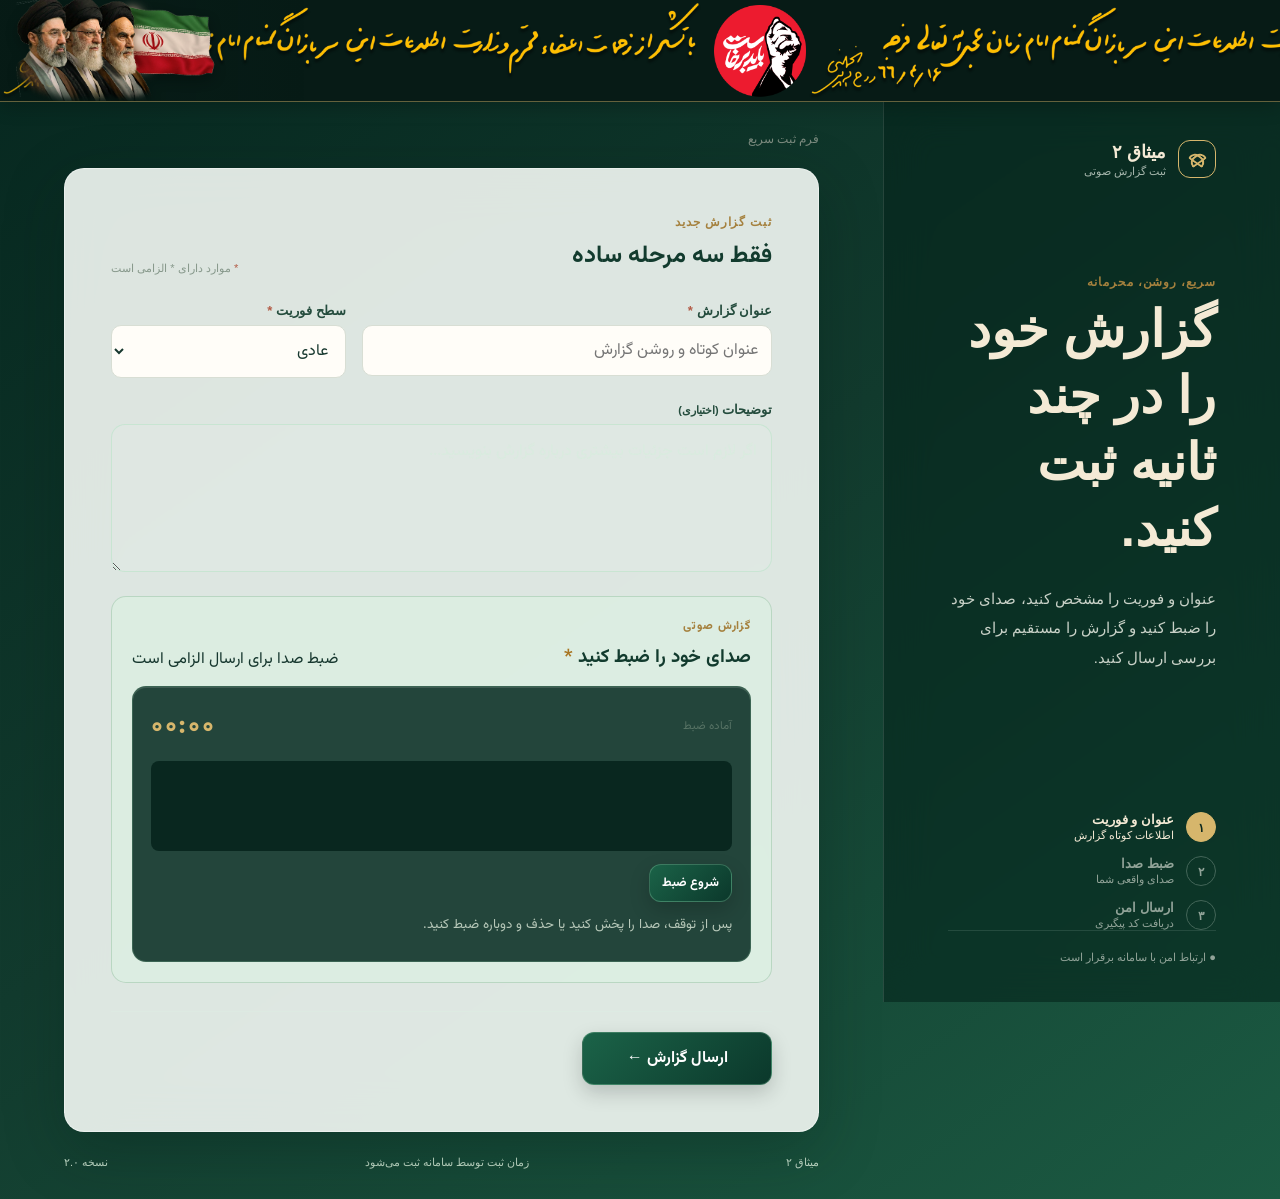
==== commit 9168ec05: "Add ticker emblem and report navigation behavior" ====
--- a/index.html
+++ b/index.html
@@ -1 +1 @@
-<!doctype html><html lang="fa" dir="rtl"><head><meta charset="utf-8"><meta name="viewport" content="width=device-width,initial-scale=1"><meta name="theme-color" content="#123b2e"><meta name="description" content="سامانه رسمی ثبت گزارش صوتی میثاق ۲"><title>میثاق ۲ | ثبت گزارش صوتی</title><link rel="manifest" href="./manifest-public.webmanifest"><link rel="icon" type="image/png" sizes="64x64" href="./assets/favicon-64.png"><link rel="apple-touch-icon" sizes="192x192" href="./assets/mithaq2-icon-192.png"><link rel="preconnect" href="https://fonts.googleapis.com"><link rel="preconnect" href="https://fonts.gstatic.com" crossorigin><link href="https://fonts.googleapis.com/css2?family=Vazirmatn:wght@400;500;600;700;800&display=swap" rel="stylesheet"><link rel="stylesheet" href="./css/base.css?v=3"><link rel="stylesheet" href="./css/public.css?v=6"></head><body class="public-page"><div class="site-ticker" id="site-ticker" aria-label="نوار اطلاعیه"><div class="site-ticker-track"><img src="./assets/h-t.png" alt="اطلاعیه سامانه"><img src="./assets/h-t.png" alt="" aria-hidden="true"></div></div><div class="public-shell"><aside class="public-aside"><a class="brand" href="./"><span class="brand-mark"><i></i><i></i></span><span><strong>میثاق ۲</strong><small>ثبت گزارش صوتی</small></span></a><div class="aside-copy"><p class="eyebrow">سریع، روشن، محرمانه</p><h1>گزارش خود را در چند ثانیه ثبت کنید.</h1><p>عنوان و فوریت را مشخص کنید، صدای خود را ضبط کنید و گزارش را مستقیم برای بررسی ارسال کنید.</p></div><ol class="steps"><li class="is-active"><b>۱</b><span><strong>عنوان و فوریت</strong><small>اطلاعات کوتاه گزارش</small></span></li><li><b>۲</b><span><strong>ضبط صدا</strong><small>صدای واقعی شما</small></span></li><li><b>۳</b><span><strong>ارسال امن</strong><small>دریافت کد پیگیری</small></span></li></ol><div class="aside-footer">● ارتباط امن با سامانه برقرار است</div></aside><main class="public-main"><header class="mobile-header"><a class="brand" href="./"><span class="brand-mark"><i></i><i></i></span><span><strong>میثاق ۲</strong><small>ثبت گزارش</small></span></a></header><div class="form-topbar"><span>فرم ثبت سریع</span></div><section class="form-card" id="report-section"><div class="section-heading"><div><p class="eyebrow">ثبت گزارش جدید</p><h2>فقط سه مرحله ساده</h2></div><span class="required-hint"><i>*</i> موارد دارای * الزامی است</span></div><div id="network-banner" class="inline-banner is-hidden"></div><form id="report-form" novalidate><div class="simple-fields"><label class="field"><span>عنوان گزارش <i>*</i></span><input id="title" maxlength="180" required placeholder="عنوان کوتاه و روشن گزارش"><small data-error-for="title"></small></label><label class="field"><span>سطح فوریت <i>*</i></span><select id="urgency" required><option value="عادی" selected>عادی</option><option value="ضروری">ضروری</option><option value="فوری">فوری</option></select><small data-error-for="urgency"></small></label></div><label class="field full-field"><span>توضیحات <small>(اختیاری)</small></span><textarea id="description" maxlength="10000" rows="4" placeholder="اگر لازم است جزئیات بیشتری درباره گزارش بنویسید..."></textarea></label><section class="audio-only-card"><div class="subsection-heading"><div><p class="eyebrow">گزارش صوتی</p><h3>صدای خود را ضبط کنید <i>*</i></h3></div><span>ضبط صدا برای ارسال الزامی است</span></div><div class="recorder"><div class="recorder-display"><span id="record-status">آماده ضبط</span><strong id="record-time">۰۰:۰۰</strong></div><canvas id="waveform" width="720" height="90"></canvas><div class="recorder-actions"><button type="button" class="button dark small" id="record-start">شروع ضبط</button><button type="button" class="button ghost small is-hidden" id="record-pause">مکث</button><button type="button" class="button ghost small is-hidden" id="record-stop">توقف ضبط</button><button type="button" class="icon-button is-hidden" id="record-reset" aria-label="حذف و ضبط مجدد">×</button></div><audio id="audio-preview" class="audio-preview is-hidden" controls></audio><div id="image-attach" class="image-attach is-hidden"><label class="pin-button" for="image-input">📌 سنجاق عکس<input id="image-input" type="file" accept="image/jpeg,image/png,image/webp,image/gif" multiple></label><small>بعد از پایان ضبط، در صورت نیاز عکس‌ها را سنجاق کنید.</small><div id="image-list" class="image-list"></div></div><small class="recorder-help">پس از توقف، صدا را پخش کنید یا حذف و دوباره ضبط کنید.</small><small data-error-for="audio"></small></div></section><div id="form-message" class="form-message is-hidden"></div><div class="form-actions"><button type="submit" class="button primary" id="submit-button">ارسال گزارش ←</button></div></form></section><footer class="public-footer"><span>میثاق ۲</span><span>زمان ثبت توسط سامانه ثبت می‌شود</span><span>نسخه ۲.۰</span></footer></main></div><section id="success-panel" class="success-panel is-hidden"><div class="success-mark">✓</div><p class="eyebrow">ثبت با موفقیت انجام شد</p><h2>گزارش شما دریافت شد.</h2><p>کد پیگیری را یادداشت کنید.</p><div class="tracking-box"><span>کد پیگیری</span><strong id="tracking-code"></strong><button class="button ghost small" id="copy-tracking">کپی کد</button></div><button class="button primary" id="new-report">ثبت گزارش جدید</button></section><script type="module" src="./js/public-report.js?v=5"></script></body></html>+<!doctype html><html lang="fa" dir="rtl"><head><meta charset="utf-8"><meta name="viewport" content="width=device-width,initial-scale=1"><meta name="theme-color" content="#123b2e"><meta name="description" content="سامانه رسمی ثبت گزارش صوتی میثاق ۲"><title>میثاق ۲ | ثبت گزارش صوتی</title><link rel="manifest" href="./manifest-public.webmanifest"><link rel="icon" type="image/png" sizes="64x64" href="./assets/favicon-64.png"><link rel="apple-touch-icon" sizes="192x192" href="./assets/mithaq2-icon-192.png"><link rel="preconnect" href="https://fonts.googleapis.com"><link rel="preconnect" href="https://fonts.gstatic.com" crossorigin><link href="https://fonts.googleapis.com/css2?family=Vazirmatn:wght@400;500;600;700;800&display=swap" rel="stylesheet"><link rel="stylesheet" href="./css/base.css?v=3"><link rel="stylesheet" href="./css/public.css?v=6"></head><body class="public-page"><div class="site-ticker" id="site-ticker" aria-label="نوار اطلاعیه"><img class="ticker-figure" src="./assets/flag.png" alt="نشان ایران و چهره‌های تاریخی"><div class="site-ticker-track"><img src="./assets/h-t.png" alt="اطلاعیه سامانه"><img src="./assets/h-t.png" alt="" aria-hidden="true"></div></div><div class="public-shell"><aside class="public-aside"><a class="brand" href="./"><span class="brand-mark"><i></i><i></i></span><span><strong>میثاق ۲</strong><small>ثبت گزارش صوتی</small></span></a><div class="aside-copy"><p class="eyebrow">سریع، روشن، محرمانه</p><h1>گزارش خود را در چند ثانیه ثبت کنید.</h1><p>عنوان و فوریت را مشخص کنید، صدای خود را ضبط کنید و گزارش را مستقیم برای بررسی ارسال کنید.</p></div><ol class="steps"><li class="is-active"><b>۱</b><span><strong>عنوان و فوریت</strong><small>اطلاعات کوتاه گزارش</small></span></li><li><b>۲</b><span><strong>ضبط صدا</strong><small>صدای واقعی شما</small></span></li><li><b>۳</b><span><strong>ارسال امن</strong><small>دریافت کد پیگیری</small></span></li></ol><div class="aside-footer">● ارتباط امن با سامانه برقرار است</div></aside><main class="public-main"><header class="mobile-header"><a class="brand" href="./"><span class="brand-mark"><i></i><i></i></span><span><strong>میثاق ۲</strong><small>ثبت گزارش</small></span></a></header><div class="form-topbar"><span>فرم ثبت سریع</span></div><section class="form-card" id="report-section"><div class="section-heading"><div><p class="eyebrow">ثبت گزارش جدید</p><h2>فقط سه مرحله ساده</h2></div><span class="required-hint"><i>*</i> موارد دارای * الزامی است</span></div><div id="network-banner" class="inline-banner is-hidden"></div><form id="report-form" novalidate><div class="simple-fields"><label class="field"><span>عنوان گزارش <i>*</i></span><input id="title" maxlength="180" required placeholder="عنوان کوتاه و روشن گزارش"><small data-error-for="title"></small></label><label class="field"><span>سطح فوریت <i>*</i></span><select id="urgency" required><option value="عادی" selected>عادی</option><option value="ضروری">ضروری</option><option value="فوری">فوری</option></select><small data-error-for="urgency"></small></label></div><label class="field full-field"><span>توضیحات <small>(اختیاری)</small></span><textarea id="description" maxlength="10000" rows="4" placeholder="اگر لازم است جزئیات بیشتری درباره گزارش بنویسید..."></textarea></label><section class="audio-only-card"><div class="subsection-heading"><div><p class="eyebrow">گزارش صوتی</p><h3>صدای خود را ضبط کنید <i>*</i></h3></div><span>ضبط صدا برای ارسال الزامی است</span></div><div class="recorder"><div class="recorder-display"><span id="record-status">آماده ضبط</span><strong id="record-time">۰۰:۰۰</strong></div><canvas id="waveform" width="720" height="90"></canvas><div class="recorder-actions"><button type="button" class="button dark small" id="record-start">شروع ضبط</button><button type="button" class="button ghost small is-hidden" id="record-pause">مکث</button><button type="button" class="button ghost small is-hidden" id="record-stop">توقف ضبط</button><button type="button" class="icon-button is-hidden" id="record-reset" aria-label="حذف و ضبط مجدد">×</button></div><audio id="audio-preview" class="audio-preview is-hidden" controls></audio><div id="image-attach" class="image-attach is-hidden"><label class="pin-button" for="image-input">📌 سنجاق عکس<input id="image-input" type="file" accept="image/jpeg,image/png,image/webp,image/gif" multiple></label><small>بعد از پایان ضبط، در صورت نیاز عکس‌ها را سنجاق کنید.</small><div id="image-list" class="image-list"></div></div><small class="recorder-help">پس از توقف، صدا را پخش کنید یا حذف و دوباره ضبط کنید.</small><small data-error-for="audio"></small></div></section><div id="form-message" class="form-message is-hidden"></div><div class="form-actions"><button type="submit" class="button primary" id="submit-button">ارسال گزارش ←</button></div></form></section><footer class="public-footer"><span>میثاق ۲</span><span>زمان ثبت توسط سامانه ثبت می‌شود</span><span>نسخه ۲.۰</span></footer></main></div><section id="success-panel" class="success-panel is-hidden"><div class="success-mark">✓</div><p class="eyebrow">ثبت با موفقیت انجام شد</p><h2>گزارش شما دریافت شد.</h2><p>کد پیگیری را یادداشت کنید.</p><div class="tracking-box"><span>کد پیگیری</span><strong id="tracking-code"></strong><button class="button ghost small" id="copy-tracking">کپی کد</button></div><button class="button primary" id="new-report">ثبت گزارش جدید</button></section><script type="module" src="./js/public-report.js?v=5"></script></body></html>
--- a/css/base.css
+++ b/css/base.css
@@ -10,3 +10,4 @@
 
 /* Infinite announcement strip shared by both sites. The duplicated image track loops left-to-right without a blank frame. */
 .site-ticker{direction:ltr;position:relative;z-index:20;overflow:hidden;width:100%;height:clamp(58px,8vw,118px);background:#071b16;border-bottom:1px solid rgba(214,182,108,.45);box-shadow:0 5px 18px rgba(0,0,0,.2)}.site-ticker-track{display:flex;width:max-content;height:100%;animation:site-ticker-right 26s linear infinite;will-change:transform}.site-ticker-track img{display:block;flex:0 0 auto;width:auto;height:100%;max-width:none;object-fit:contain;object-position:center}.site-ticker:hover .site-ticker-track{animation-play-state:paused}@keyframes site-ticker-right{from{transform:translateX(-50%)}to{transform:translateX(0)}}@media(max-width:600px){.site-ticker{height:64px}.site-ticker-track{animation-duration:20s}}@media(prefers-reduced-motion:reduce){.site-ticker-track{animation-duration:60s}}
+.ticker-figure{position:absolute;left:16px;bottom:-5px;z-index:3;height:calc(100% + 14px);width:auto;max-width:34vw;object-fit:contain;object-position:left bottom;pointer-events:none;filter:drop-shadow(0 5px 6px rgba(0,0,0,.28))}.site-ticker-track{position:relative;z-index:1}.site-ticker::after{content:'';position:absolute;inset:0;z-index:2;pointer-events:none;background:linear-gradient(90deg,rgba(7,27,22,.2),transparent 24%,transparent 100%)}@media(max-width:600px){.ticker-figure{left:8px;height:calc(100% + 10px);max-width:45vw}}
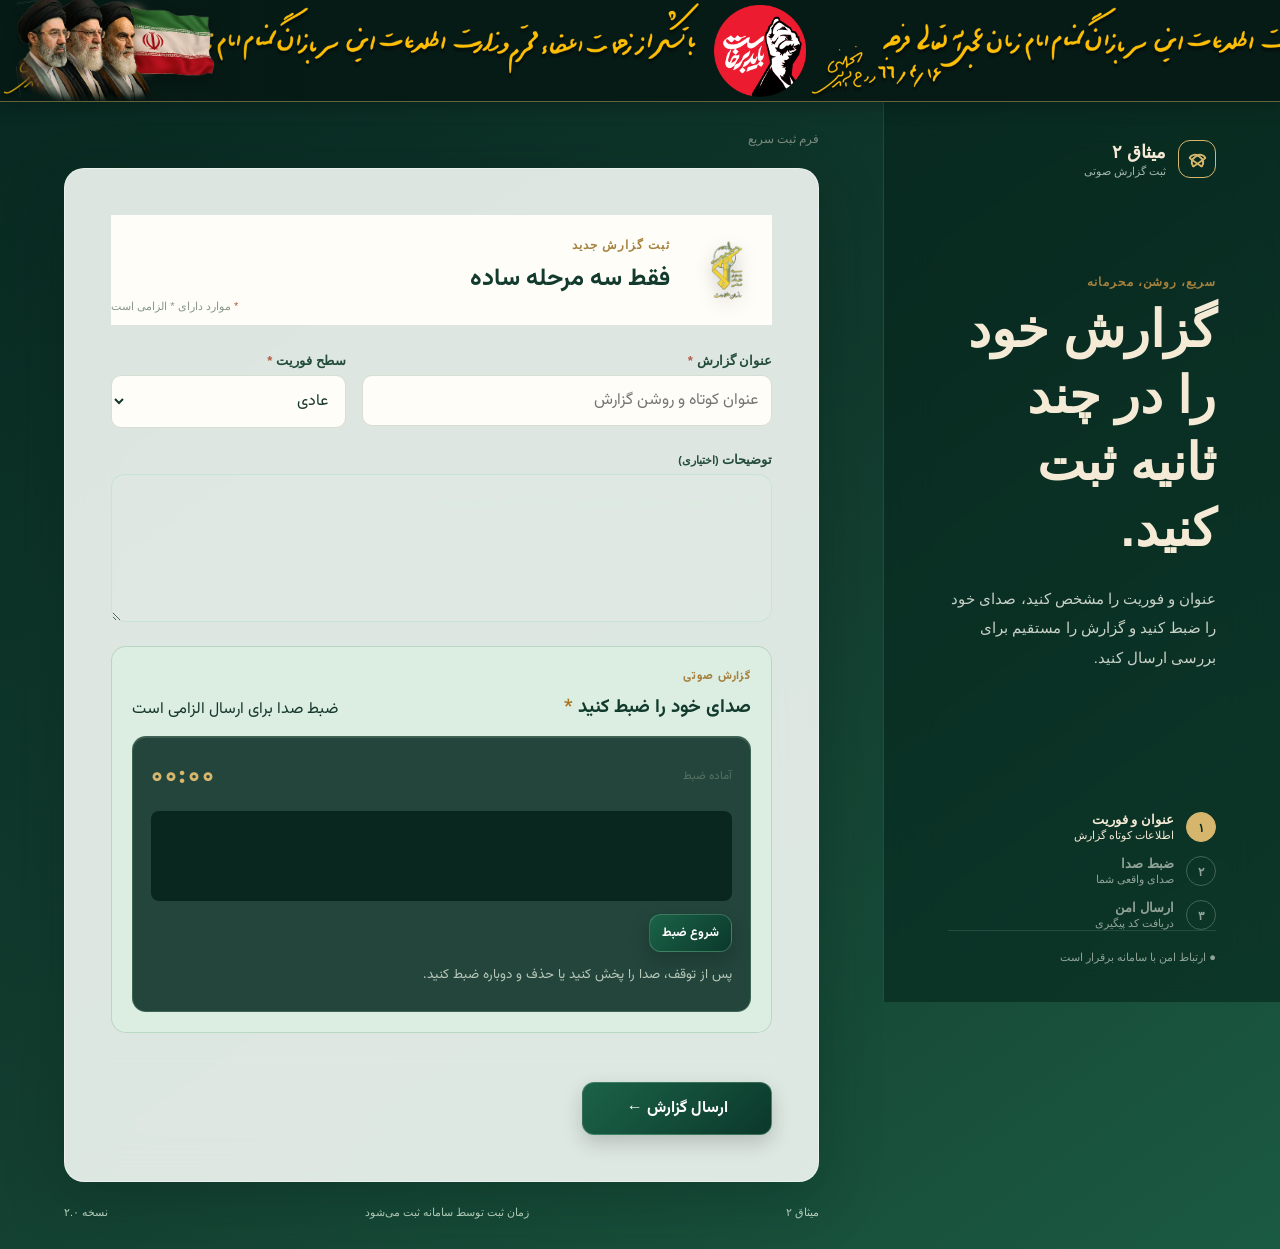
==== commit e0332bac: "Place report emblem beside sticky report headings" ====
--- a/index.html
+++ b/index.html
@@ -1 +1 @@
-<!doctype html><html lang="fa" dir="rtl"><head><meta charset="utf-8"><meta name="viewport" content="width=device-width,initial-scale=1"><meta name="theme-color" content="#123b2e"><meta name="description" content="سامانه رسمی ثبت گزارش صوتی میثاق ۲"><title>میثاق ۲ | ثبت گزارش صوتی</title><link rel="manifest" href="./manifest-public.webmanifest"><link rel="icon" type="image/png" sizes="64x64" href="./assets/favicon-64.png"><link rel="apple-touch-icon" sizes="192x192" href="./assets/mithaq2-icon-192.png"><link rel="preconnect" href="https://fonts.googleapis.com"><link rel="preconnect" href="https://fonts.gstatic.com" crossorigin><link href="https://fonts.googleapis.com/css2?family=Vazirmatn:wght@400;500;600;700;800&display=swap" rel="stylesheet"><link rel="stylesheet" href="./css/base.css?v=3"><link rel="stylesheet" href="./css/public.css?v=6"></head><body class="public-page"><div class="site-ticker" id="site-ticker" aria-label="نوار اطلاعیه"><img class="ticker-figure" src="./assets/flag.png" alt="نشان ایران و چهره‌های تاریخی"><div class="site-ticker-track"><img src="./assets/h-t.png" alt="اطلاعیه سامانه"><img src="./assets/h-t.png" alt="" aria-hidden="true"></div></div><div class="public-shell"><aside class="public-aside"><a class="brand" href="./"><span class="brand-mark"><i></i><i></i></span><span><strong>میثاق ۲</strong><small>ثبت گزارش صوتی</small></span></a><div class="aside-copy"><p class="eyebrow">سریع، روشن، محرمانه</p><h1>گزارش خود را در چند ثانیه ثبت کنید.</h1><p>عنوان و فوریت را مشخص کنید، صدای خود را ضبط کنید و گزارش را مستقیم برای بررسی ارسال کنید.</p></div><ol class="steps"><li class="is-active"><b>۱</b><span><strong>عنوان و فوریت</strong><small>اطلاعات کوتاه گزارش</small></span></li><li><b>۲</b><span><strong>ضبط صدا</strong><small>صدای واقعی شما</small></span></li><li><b>۳</b><span><strong>ارسال امن</strong><small>دریافت کد پیگیری</small></span></li></ol><div class="aside-footer">● ارتباط امن با سامانه برقرار است</div></aside><main class="public-main"><header class="mobile-header"><a class="brand" href="./"><span class="brand-mark"><i></i><i></i></span><span><strong>میثاق ۲</strong><small>ثبت گزارش</small></span></a></header><div class="form-topbar"><span>فرم ثبت سریع</span></div><section class="form-card" id="report-section"><div class="section-heading"><div><p class="eyebrow">ثبت گزارش جدید</p><h2>فقط سه مرحله ساده</h2></div><span class="required-hint"><i>*</i> موارد دارای * الزامی است</span></div><div id="network-banner" class="inline-banner is-hidden"></div><form id="report-form" novalidate><div class="simple-fields"><label class="field"><span>عنوان گزارش <i>*</i></span><input id="title" maxlength="180" required placeholder="عنوان کوتاه و روشن گزارش"><small data-error-for="title"></small></label><label class="field"><span>سطح فوریت <i>*</i></span><select id="urgency" required><option value="عادی" selected>عادی</option><option value="ضروری">ضروری</option><option value="فوری">فوری</option></select><small data-error-for="urgency"></small></label></div><label class="field full-field"><span>توضیحات <small>(اختیاری)</small></span><textarea id="description" maxlength="10000" rows="4" placeholder="اگر لازم است جزئیات بیشتری درباره گزارش بنویسید..."></textarea></label><section class="audio-only-card"><div class="subsection-heading"><div><p class="eyebrow">گزارش صوتی</p><h3>صدای خود را ضبط کنید <i>*</i></h3></div><span>ضبط صدا برای ارسال الزامی است</span></div><div class="recorder"><div class="recorder-display"><span id="record-status">آماده ضبط</span><strong id="record-time">۰۰:۰۰</strong></div><canvas id="waveform" width="720" height="90"></canvas><div class="recorder-actions"><button type="button" class="button dark small" id="record-start">شروع ضبط</button><button type="button" class="button ghost small is-hidden" id="record-pause">مکث</button><button type="button" class="button ghost small is-hidden" id="record-stop">توقف ضبط</button><button type="button" class="icon-button is-hidden" id="record-reset" aria-label="حذف و ضبط مجدد">×</button></div><audio id="audio-preview" class="audio-preview is-hidden" controls></audio><div id="image-attach" class="image-attach is-hidden"><label class="pin-button" for="image-input">📌 سنجاق عکس<input id="image-input" type="file" accept="image/jpeg,image/png,image/webp,image/gif" multiple></label><small>بعد از پایان ضبط، در صورت نیاز عکس‌ها را سنجاق کنید.</small><div id="image-list" class="image-list"></div></div><small class="recorder-help">پس از توقف، صدا را پخش کنید یا حذف و دوباره ضبط کنید.</small><small data-error-for="audio"></small></div></section><div id="form-message" class="form-message is-hidden"></div><div class="form-actions"><button type="submit" class="button primary" id="submit-button">ارسال گزارش ←</button></div></form></section><footer class="public-footer"><span>میثاق ۲</span><span>زمان ثبت توسط سامانه ثبت می‌شود</span><span>نسخه ۲.۰</span></footer></main></div><section id="success-panel" class="success-panel is-hidden"><div class="success-mark">✓</div><p class="eyebrow">ثبت با موفقیت انجام شد</p><h2>گزارش شما دریافت شد.</h2><p>کد پیگیری را یادداشت کنید.</p><div class="tracking-box"><span>کد پیگیری</span><strong id="tracking-code"></strong><button class="button ghost small" id="copy-tracking">کپی کد</button></div><button class="button primary" id="new-report">ثبت گزارش جدید</button></section><script type="module" src="./js/public-report.js?v=5"></script></body></html>+<!doctype html><html lang="fa" dir="rtl"><head><meta charset="utf-8"><meta name="viewport" content="width=device-width,initial-scale=1"><meta name="theme-color" content="#123b2e"><meta name="description" content="سامانه رسمی ثبت گزارش صوتی میثاق ۲"><title>میثاق ۲ | ثبت گزارش صوتی</title><link rel="manifest" href="./manifest-public.webmanifest"><link rel="icon" type="image/png" sizes="64x64" href="./assets/favicon-64.png"><link rel="apple-touch-icon" sizes="192x192" href="./assets/mithaq2-icon-192.png"><link rel="preconnect" href="https://fonts.googleapis.com"><link rel="preconnect" href="https://fonts.gstatic.com" crossorigin><link href="https://fonts.googleapis.com/css2?family=Vazirmatn:wght@400;500;600;700;800&display=swap" rel="stylesheet"><link rel="stylesheet" href="./css/base.css?v=7"><link rel="stylesheet" href="./css/public.css?v=7"></head><body class="public-page"><div class="site-ticker" id="site-ticker" aria-label="نوار اطلاعیه"><img class="ticker-figure" src="./assets/flag.png" alt="نشان ایران و چهره‌های تاریخی"><div class="site-ticker-track"><img src="./assets/h-t.png" alt="اطلاعیه سامانه"><img src="./assets/h-t.png" alt="" aria-hidden="true"></div></div><div class="public-shell"><aside class="public-aside"><a class="brand" href="./"><span class="brand-mark"><i></i><i></i></span><span><strong>میثاق ۲</strong><small>ثبت گزارش صوتی</small></span></a><div class="aside-copy"><p class="eyebrow">سریع، روشن، محرمانه</p><h1>گزارش خود را در چند ثانیه ثبت کنید.</h1><p>عنوان و فوریت را مشخص کنید، صدای خود را ضبط کنید و گزارش را مستقیم برای بررسی ارسال کنید.</p></div><ol class="steps"><li class="is-active"><b>۱</b><span><strong>عنوان و فوریت</strong><small>اطلاعات کوتاه گزارش</small></span></li><li><b>۲</b><span><strong>ضبط صدا</strong><small>صدای واقعی شما</small></span></li><li><b>۳</b><span><strong>ارسال امن</strong><small>دریافت کد پیگیری</small></span></li></ol><div class="aside-footer">● ارتباط امن با سامانه برقرار است</div></aside><main class="public-main"><header class="mobile-header"><a class="brand" href="./"><span class="brand-mark"><i></i><i></i></span><span><strong>میثاق ۲</strong><small>ثبت گزارش</small></span></a></header><div class="form-topbar"><span>فرم ثبت سریع</span></div><section class="form-card" id="report-section"><div class="section-heading"><div class="report-heading-shell"><img class="report-emblem" src="./assets/emblem-report.png" alt="نشان بخش گزارش"><div><p class="eyebrow">ثبت گزارش جدید</p><h2>فقط سه مرحله ساده</h2></div></div><span class="required-hint"><i>*</i> موارد دارای * الزامی است</span></div><div id="network-banner" class="inline-banner is-hidden"></div><form id="report-form" novalidate><div class="simple-fields"><label class="field"><span>عنوان گزارش <i>*</i></span><input id="title" maxlength="180" required placeholder="عنوان کوتاه و روشن گزارش"><small data-error-for="title"></small></label><label class="field"><span>سطح فوریت <i>*</i></span><select id="urgency" required><option value="عادی" selected>عادی</option><option value="ضروری">ضروری</option><option value="فوری">فوری</option></select><small data-error-for="urgency"></small></label></div><label class="field full-field"><span>توضیحات <small>(اختیاری)</small></span><textarea id="description" maxlength="10000" rows="4" placeholder="اگر لازم است جزئیات بیشتری درباره گزارش بنویسید..."></textarea></label><section class="audio-only-card"><div class="subsection-heading"><div><p class="eyebrow">گزارش صوتی</p><h3>صدای خود را ضبط کنید <i>*</i></h3></div><span>ضبط صدا برای ارسال الزامی است</span></div><div class="recorder"><div class="recorder-display"><span id="record-status">آماده ضبط</span><strong id="record-time">۰۰:۰۰</strong></div><canvas id="waveform" width="720" height="90"></canvas><div class="recorder-actions"><button type="button" class="button dark small" id="record-start">شروع ضبط</button><button type="button" class="button ghost small is-hidden" id="record-pause">مکث</button><button type="button" class="button ghost small is-hidden" id="record-stop">توقف ضبط</button><button type="button" class="icon-button is-hidden" id="record-reset" aria-label="حذف و ضبط مجدد">×</button></div><audio id="audio-preview" class="audio-preview is-hidden" controls></audio><div id="image-attach" class="image-attach is-hidden"><label class="pin-button" for="image-input">📌 سنجاق عکس<input id="image-input" type="file" accept="image/jpeg,image/png,image/webp,image/gif" multiple></label><small>بعد از پایان ضبط، در صورت نیاز عکس‌ها را سنجاق کنید.</small><div id="image-list" class="image-list"></div></div><small class="recorder-help">پس از توقف، صدا را پخش کنید یا حذف و دوباره ضبط کنید.</small><small data-error-for="audio"></small></div></section><div id="form-message" class="form-message is-hidden"></div><div class="form-actions"><button type="submit" class="button primary" id="submit-button">ارسال گزارش ←</button></div></form></section><footer class="public-footer"><span>میثاق ۲</span><span>زمان ثبت توسط سامانه ثبت می‌شود</span><span>نسخه ۲.۰</span></footer></main></div><section id="success-panel" class="success-panel is-hidden"><div class="success-mark">✓</div><p class="eyebrow">ثبت با موفقیت انجام شد</p><h2>گزارش شما دریافت شد.</h2><p>کد پیگیری را یادداشت کنید.</p><div class="tracking-box"><span>کد پیگیری</span><strong id="tracking-code"></strong><button class="button ghost small" id="copy-tracking">کپی کد</button></div><button class="button primary" id="new-report">ثبت گزارش جدید</button></section><script type="module" src="./js/public-report.js?v=5"></script></body></html>
--- a/css/base.css
+++ b/css/base.css
@@ -11,3 +11,5 @@
 /* Infinite announcement strip shared by both sites. The duplicated image track loops left-to-right without a blank frame. */
 .site-ticker{direction:ltr;position:relative;z-index:20;overflow:hidden;width:100%;height:clamp(58px,8vw,118px);background:#071b16;border-bottom:1px solid rgba(214,182,108,.45);box-shadow:0 5px 18px rgba(0,0,0,.2)}.site-ticker-track{display:flex;width:max-content;height:100%;animation:site-ticker-right 26s linear infinite;will-change:transform}.site-ticker-track img{display:block;flex:0 0 auto;width:auto;height:100%;max-width:none;object-fit:contain;object-position:center}.site-ticker:hover .site-ticker-track{animation-play-state:paused}@keyframes site-ticker-right{from{transform:translateX(-50%)}to{transform:translateX(0)}}@media(max-width:600px){.site-ticker{height:64px}.site-ticker-track{animation-duration:20s}}@media(prefers-reduced-motion:reduce){.site-ticker-track{animation-duration:60s}}
 .ticker-figure{position:absolute;left:16px;bottom:-5px;z-index:3;height:calc(100% + 14px);width:auto;max-width:34vw;object-fit:contain;object-position:left bottom;pointer-events:none;filter:drop-shadow(0 5px 6px rgba(0,0,0,.28))}.site-ticker-track{position:relative;z-index:1}.site-ticker::after{content:'';position:absolute;inset:0;z-index:2;pointer-events:none;background:linear-gradient(90deg,rgba(7,27,22,.2),transparent 24%,transparent 100%)}@media(max-width:600px){.ticker-figure{left:8px;height:calc(100% + 10px);max-width:45vw}}
+.report-heading-shell{display:flex;align-items:center;gap:13px}.report-emblem{position:sticky;top:14px;z-index:6;display:block;width:clamp(58px,7vw,92px);height:clamp(58px,7vw,92px);flex:0 0 auto;object-fit:contain;object-position:center;filter:drop-shadow(0 5px 9px rgba(0,0,0,.22))}.admin-page .report-emblem{width:clamp(52px,5vw,76px);height:clamp(52px,5vw,76px)}@media(max-width:600px){.report-heading-shell{gap:9px}.report-emblem{width:64px;height:64px}.admin-page .report-emblem{width:58px;height:58px}}
+.public-page .form-card>.section-heading{position:sticky;top:0;z-index:7;padding-top:8px;padding-bottom:12px;background:rgba(255,253,248,.96);backdrop-filter:blur(8px)}
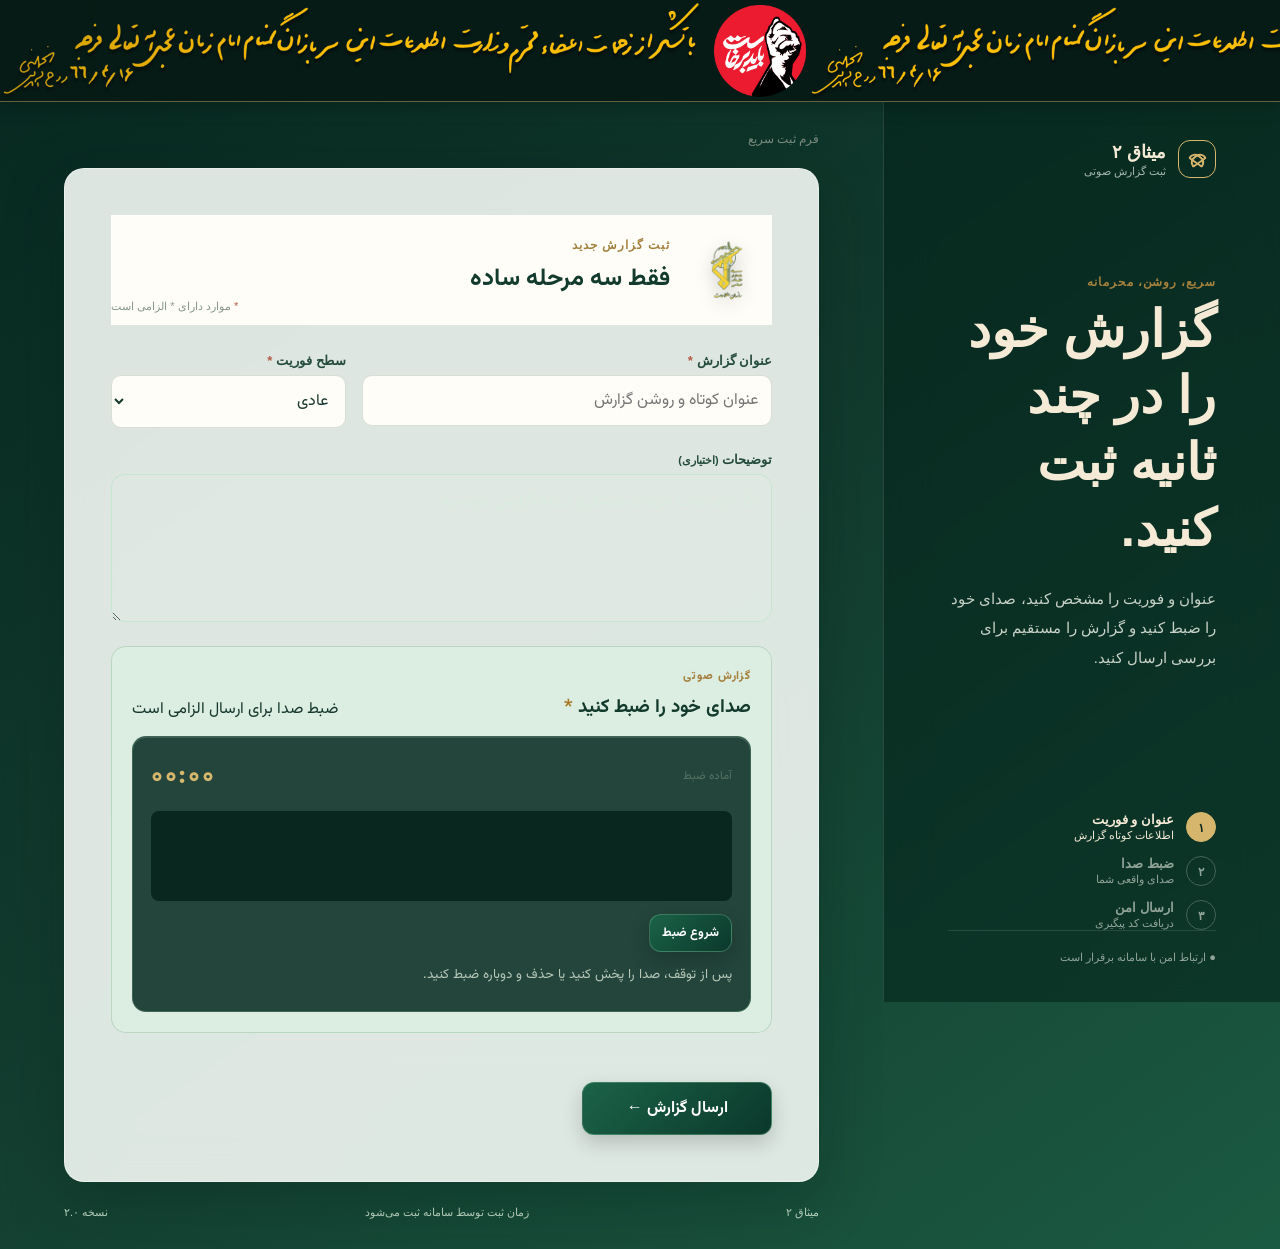
==== commit 368e20ce: "Move flag to manager navigation bar" ====
--- a/index.html
+++ b/index.html
@@ -1 +1 @@
-<!doctype html><html lang="fa" dir="rtl"><head><meta charset="utf-8"><meta name="viewport" content="width=device-width,initial-scale=1"><meta name="theme-color" content="#123b2e"><meta name="description" content="سامانه رسمی ثبت گزارش صوتی میثاق ۲"><title>میثاق ۲ | ثبت گزارش صوتی</title><link rel="manifest" href="./manifest-public.webmanifest"><link rel="icon" type="image/png" sizes="64x64" href="./assets/favicon-64.png"><link rel="apple-touch-icon" sizes="192x192" href="./assets/mithaq2-icon-192.png"><link rel="preconnect" href="https://fonts.googleapis.com"><link rel="preconnect" href="https://fonts.gstatic.com" crossorigin><link href="https://fonts.googleapis.com/css2?family=Vazirmatn:wght@400;500;600;700;800&display=swap" rel="stylesheet"><link rel="stylesheet" href="./css/base.css?v=7"><link rel="stylesheet" href="./css/public.css?v=7"></head><body class="public-page"><div class="site-ticker" id="site-ticker" aria-label="نوار اطلاعیه"><img class="ticker-figure" src="./assets/flag.png" alt="نشان ایران و چهره‌های تاریخی"><div class="site-ticker-track"><img src="./assets/h-t.png" alt="اطلاعیه سامانه"><img src="./assets/h-t.png" alt="" aria-hidden="true"></div></div><div class="public-shell"><aside class="public-aside"><a class="brand" href="./"><span class="brand-mark"><i></i><i></i></span><span><strong>میثاق ۲</strong><small>ثبت گزارش صوتی</small></span></a><div class="aside-copy"><p class="eyebrow">سریع، روشن، محرمانه</p><h1>گزارش خود را در چند ثانیه ثبت کنید.</h1><p>عنوان و فوریت را مشخص کنید، صدای خود را ضبط کنید و گزارش را مستقیم برای بررسی ارسال کنید.</p></div><ol class="steps"><li class="is-active"><b>۱</b><span><strong>عنوان و فوریت</strong><small>اطلاعات کوتاه گزارش</small></span></li><li><b>۲</b><span><strong>ضبط صدا</strong><small>صدای واقعی شما</small></span></li><li><b>۳</b><span><strong>ارسال امن</strong><small>دریافت کد پیگیری</small></span></li></ol><div class="aside-footer">● ارتباط امن با سامانه برقرار است</div></aside><main class="public-main"><header class="mobile-header"><a class="brand" href="./"><span class="brand-mark"><i></i><i></i></span><span><strong>میثاق ۲</strong><small>ثبت گزارش</small></span></a></header><div class="form-topbar"><span>فرم ثبت سریع</span></div><section class="form-card" id="report-section"><div class="section-heading"><div class="report-heading-shell"><img class="report-emblem" src="./assets/emblem-report.png" alt="نشان بخش گزارش"><div><p class="eyebrow">ثبت گزارش جدید</p><h2>فقط سه مرحله ساده</h2></div></div><span class="required-hint"><i>*</i> موارد دارای * الزامی است</span></div><div id="network-banner" class="inline-banner is-hidden"></div><form id="report-form" novalidate><div class="simple-fields"><label class="field"><span>عنوان گزارش <i>*</i></span><input id="title" maxlength="180" required placeholder="عنوان کوتاه و روشن گزارش"><small data-error-for="title"></small></label><label class="field"><span>سطح فوریت <i>*</i></span><select id="urgency" required><option value="عادی" selected>عادی</option><option value="ضروری">ضروری</option><option value="فوری">فوری</option></select><small data-error-for="urgency"></small></label></div><label class="field full-field"><span>توضیحات <small>(اختیاری)</small></span><textarea id="description" maxlength="10000" rows="4" placeholder="اگر لازم است جزئیات بیشتری درباره گزارش بنویسید..."></textarea></label><section class="audio-only-card"><div class="subsection-heading"><div><p class="eyebrow">گزارش صوتی</p><h3>صدای خود را ضبط کنید <i>*</i></h3></div><span>ضبط صدا برای ارسال الزامی است</span></div><div class="recorder"><div class="recorder-display"><span id="record-status">آماده ضبط</span><strong id="record-time">۰۰:۰۰</strong></div><canvas id="waveform" width="720" height="90"></canvas><div class="recorder-actions"><button type="button" class="button dark small" id="record-start">شروع ضبط</button><button type="button" class="button ghost small is-hidden" id="record-pause">مکث</button><button type="button" class="button ghost small is-hidden" id="record-stop">توقف ضبط</button><button type="button" class="icon-button is-hidden" id="record-reset" aria-label="حذف و ضبط مجدد">×</button></div><audio id="audio-preview" class="audio-preview is-hidden" controls></audio><div id="image-attach" class="image-attach is-hidden"><label class="pin-button" for="image-input">📌 سنجاق عکس<input id="image-input" type="file" accept="image/jpeg,image/png,image/webp,image/gif" multiple></label><small>بعد از پایان ضبط، در صورت نیاز عکس‌ها را سنجاق کنید.</small><div id="image-list" class="image-list"></div></div><small class="recorder-help">پس از توقف، صدا را پخش کنید یا حذف و دوباره ضبط کنید.</small><small data-error-for="audio"></small></div></section><div id="form-message" class="form-message is-hidden"></div><div class="form-actions"><button type="submit" class="button primary" id="submit-button">ارسال گزارش ←</button></div></form></section><footer class="public-footer"><span>میثاق ۲</span><span>زمان ثبت توسط سامانه ثبت می‌شود</span><span>نسخه ۲.۰</span></footer></main></div><section id="success-panel" class="success-panel is-hidden"><div class="success-mark">✓</div><p class="eyebrow">ثبت با موفقیت انجام شد</p><h2>گزارش شما دریافت شد.</h2><p>کد پیگیری را یادداشت کنید.</p><div class="tracking-box"><span>کد پیگیری</span><strong id="tracking-code"></strong><button class="button ghost small" id="copy-tracking">کپی کد</button></div><button class="button primary" id="new-report">ثبت گزارش جدید</button></section><script type="module" src="./js/public-report.js?v=5"></script></body></html>+<!doctype html><html lang="fa" dir="rtl"><head><meta charset="utf-8"><meta name="viewport" content="width=device-width,initial-scale=1"><meta name="theme-color" content="#123b2e"><meta name="description" content="سامانه رسمی ثبت گزارش صوتی میثاق ۲"><title>میثاق ۲ | ثبت گزارش صوتی</title><link rel="manifest" href="./manifest-public.webmanifest"><link rel="icon" type="image/png" sizes="64x64" href="./assets/favicon-64.png"><link rel="apple-touch-icon" sizes="192x192" href="./assets/mithaq2-icon-192.png"><link rel="preconnect" href="https://fonts.googleapis.com"><link rel="preconnect" href="https://fonts.gstatic.com" crossorigin><link href="https://fonts.googleapis.com/css2?family=Vazirmatn:wght@400;500;600;700;800&display=swap" rel="stylesheet"><link rel="stylesheet" href="./css/base.css?v=8"><link rel="stylesheet" href="./css/public.css?v=7"></head><body class="public-page"><div class="site-ticker" id="site-ticker" aria-label="نوار اطلاعیه"><div class="site-ticker-track"><img src="./assets/h-t.png" alt="اطلاعیه سامانه"><img src="./assets/h-t.png" alt="" aria-hidden="true"></div></div><div class="public-shell"><aside class="public-aside"><a class="brand" href="./"><span class="brand-mark"><i></i><i></i></span><span><strong>میثاق ۲</strong><small>ثبت گزارش صوتی</small></span></a><div class="aside-copy"><p class="eyebrow">سریع، روشن، محرمانه</p><h1>گزارش خود را در چند ثانیه ثبت کنید.</h1><p>عنوان و فوریت را مشخص کنید، صدای خود را ضبط کنید و گزارش را مستقیم برای بررسی ارسال کنید.</p></div><ol class="steps"><li class="is-active"><b>۱</b><span><strong>عنوان و فوریت</strong><small>اطلاعات کوتاه گزارش</small></span></li><li><b>۲</b><span><strong>ضبط صدا</strong><small>صدای واقعی شما</small></span></li><li><b>۳</b><span><strong>ارسال امن</strong><small>دریافت کد پیگیری</small></span></li></ol><div class="aside-footer">● ارتباط امن با سامانه برقرار است</div></aside><main class="public-main"><header class="mobile-header"><a class="brand" href="./"><span class="brand-mark"><i></i><i></i></span><span><strong>میثاق ۲</strong><small>ثبت گزارش</small></span></a></header><div class="form-topbar"><span>فرم ثبت سریع</span></div><section class="form-card" id="report-section"><div class="section-heading"><div class="report-heading-shell"><img class="report-emblem" src="./assets/emblem-report.png" alt="نشان بخش گزارش"><div><p class="eyebrow">ثبت گزارش جدید</p><h2>فقط سه مرحله ساده</h2></div></div><span class="required-hint"><i>*</i> موارد دارای * الزامی است</span></div><div id="network-banner" class="inline-banner is-hidden"></div><form id="report-form" novalidate><div class="simple-fields"><label class="field"><span>عنوان گزارش <i>*</i></span><input id="title" maxlength="180" required placeholder="عنوان کوتاه و روشن گزارش"><small data-error-for="title"></small></label><label class="field"><span>سطح فوریت <i>*</i></span><select id="urgency" required><option value="عادی" selected>عادی</option><option value="ضروری">ضروری</option><option value="فوری">فوری</option></select><small data-error-for="urgency"></small></label></div><label class="field full-field"><span>توضیحات <small>(اختیاری)</small></span><textarea id="description" maxlength="10000" rows="4" placeholder="اگر لازم است جزئیات بیشتری درباره گزارش بنویسید..."></textarea></label><section class="audio-only-card"><div class="subsection-heading"><div><p class="eyebrow">گزارش صوتی</p><h3>صدای خود را ضبط کنید <i>*</i></h3></div><span>ضبط صدا برای ارسال الزامی است</span></div><div class="recorder"><div class="recorder-display"><span id="record-status">آماده ضبط</span><strong id="record-time">۰۰:۰۰</strong></div><canvas id="waveform" width="720" height="90"></canvas><div class="recorder-actions"><button type="button" class="button dark small" id="record-start">شروع ضبط</button><button type="button" class="button ghost small is-hidden" id="record-pause">مکث</button><button type="button" class="button ghost small is-hidden" id="record-stop">توقف ضبط</button><button type="button" class="icon-button is-hidden" id="record-reset" aria-label="حذف و ضبط مجدد">×</button></div><audio id="audio-preview" class="audio-preview is-hidden" controls></audio><div id="image-attach" class="image-attach is-hidden"><label class="pin-button" for="image-input">📌 سنجاق عکس<input id="image-input" type="file" accept="image/jpeg,image/png,image/webp,image/gif" multiple></label><small>بعد از پایان ضبط، در صورت نیاز عکس‌ها را سنجاق کنید.</small><div id="image-list" class="image-list"></div></div><small class="recorder-help">پس از توقف، صدا را پخش کنید یا حذف و دوباره ضبط کنید.</small><small data-error-for="audio"></small></div></section><div id="form-message" class="form-message is-hidden"></div><div class="form-actions"><button type="submit" class="button primary" id="submit-button">ارسال گزارش ←</button></div></form></section><footer class="public-footer"><span>میثاق ۲</span><span>زمان ثبت توسط سامانه ثبت می‌شود</span><span>نسخه ۲.۰</span></footer></main></div><section id="success-panel" class="success-panel is-hidden"><div class="success-mark">✓</div><p class="eyebrow">ثبت با موفقیت انجام شد</p><h2>گزارش شما دریافت شد.</h2><p>کد پیگیری را یادداشت کنید.</p><div class="tracking-box"><span>کد پیگیری</span><strong id="tracking-code"></strong><button class="button ghost small" id="copy-tracking">کپی کد</button></div><button class="button primary" id="new-report">ثبت گزارش جدید</button></section><script type="module" src="./js/public-report.js?v=5"></script></body></html>
--- a/css/base.css
+++ b/css/base.css
@@ -13,3 +13,4 @@
 .ticker-figure{position:absolute;left:16px;bottom:-5px;z-index:3;height:calc(100% + 14px);width:auto;max-width:34vw;object-fit:contain;object-position:left bottom;pointer-events:none;filter:drop-shadow(0 5px 6px rgba(0,0,0,.28))}.site-ticker-track{position:relative;z-index:1}.site-ticker::after{content:'';position:absolute;inset:0;z-index:2;pointer-events:none;background:linear-gradient(90deg,rgba(7,27,22,.2),transparent 24%,transparent 100%)}@media(max-width:600px){.ticker-figure{left:8px;height:calc(100% + 10px);max-width:45vw}}
 .report-heading-shell{display:flex;align-items:center;gap:13px}.report-emblem{position:sticky;top:14px;z-index:6;display:block;width:clamp(58px,7vw,92px);height:clamp(58px,7vw,92px);flex:0 0 auto;object-fit:contain;object-position:center;filter:drop-shadow(0 5px 9px rgba(0,0,0,.22))}.admin-page .report-emblem{width:clamp(52px,5vw,76px);height:clamp(52px,5vw,76px)}@media(max-width:600px){.report-heading-shell{gap:9px}.report-emblem{width:64px;height:64px}.admin-page .report-emblem{width:58px;height:58px}}
 .public-page .form-card>.section-heading{position:sticky;top:0;z-index:7;padding-top:8px;padding-bottom:12px;background:rgba(255,253,248,.96);backdrop-filter:blur(8px)}
+.admin-page .admin-sidebar{position:sticky}.admin-nav-flag{position:absolute;left:12px;bottom:-7px;z-index:4;width:auto;height:76px;max-width:30vw;object-fit:contain;object-position:left bottom;pointer-events:none;filter:drop-shadow(0 4px 7px rgba(0,0,0,.28))}@media(max-width:700px){.admin-nav-flag{left:6px;height:58px;max-width:32vw}}
